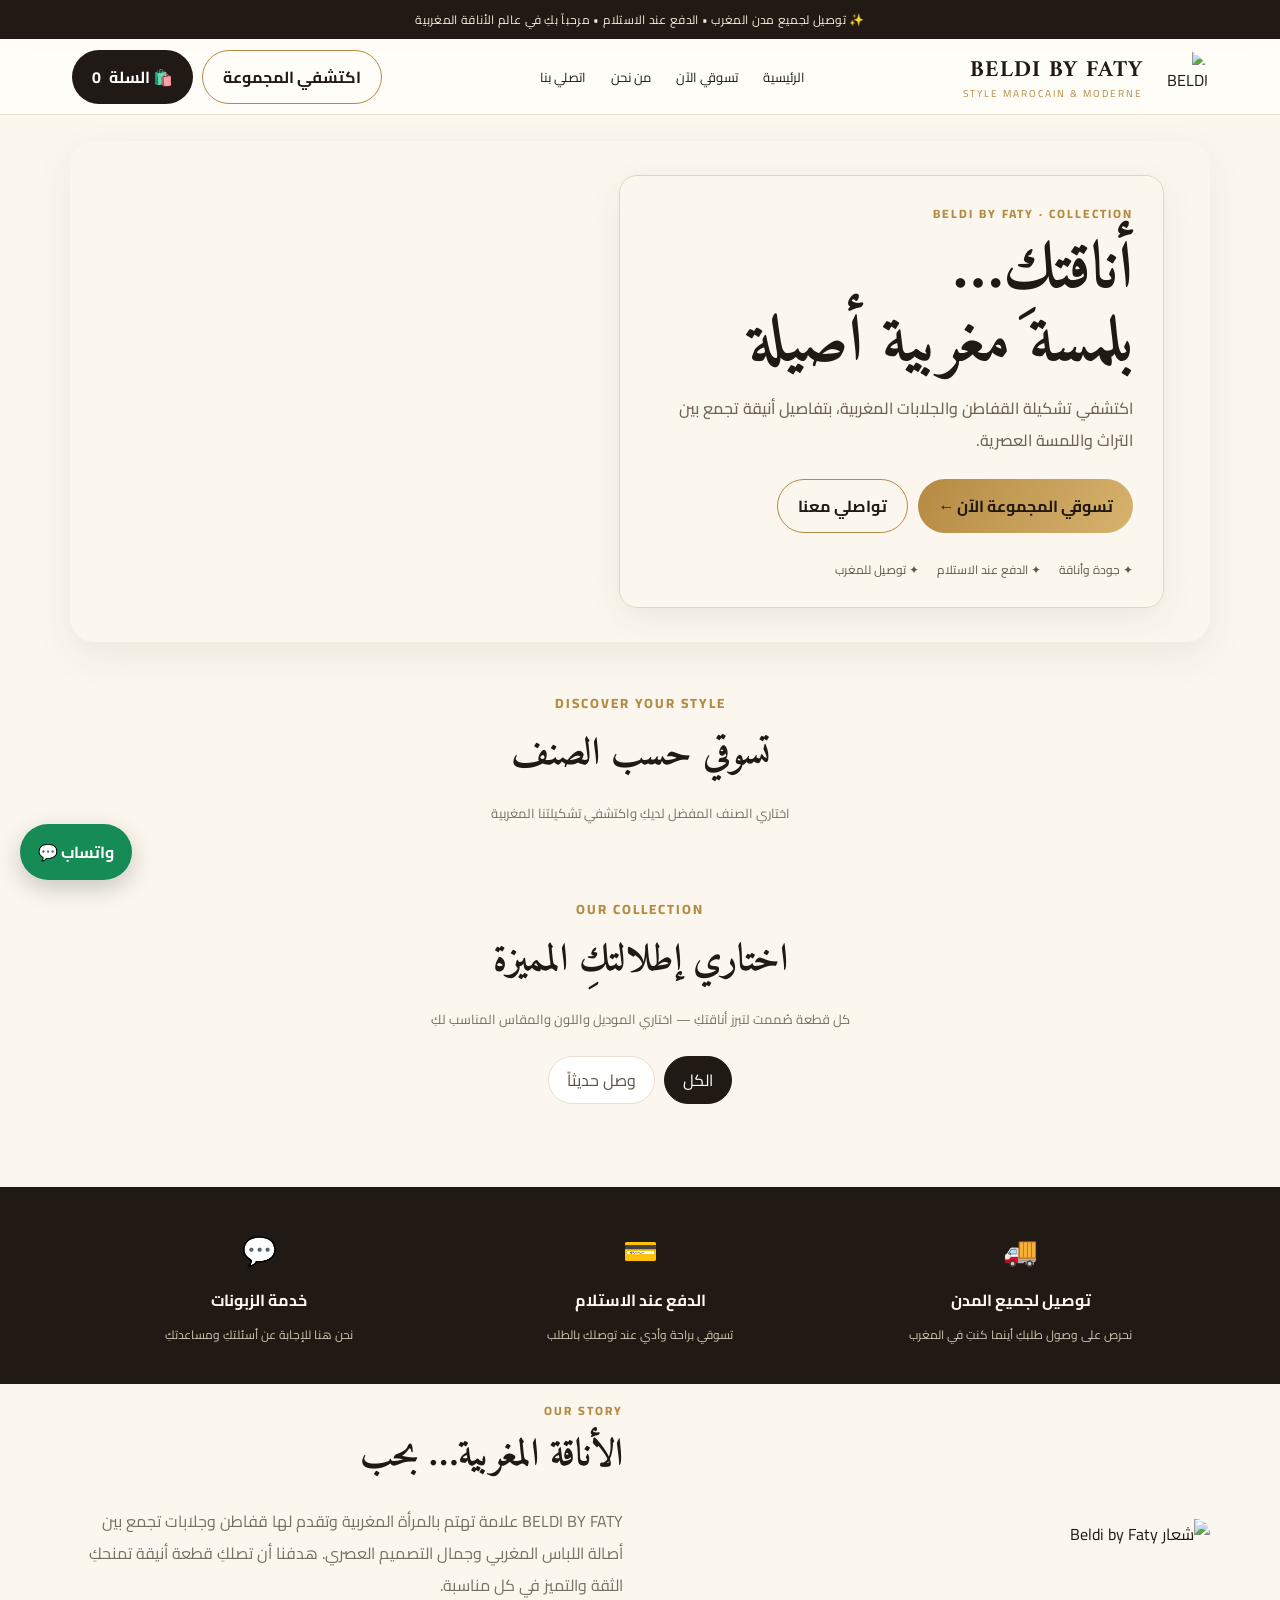
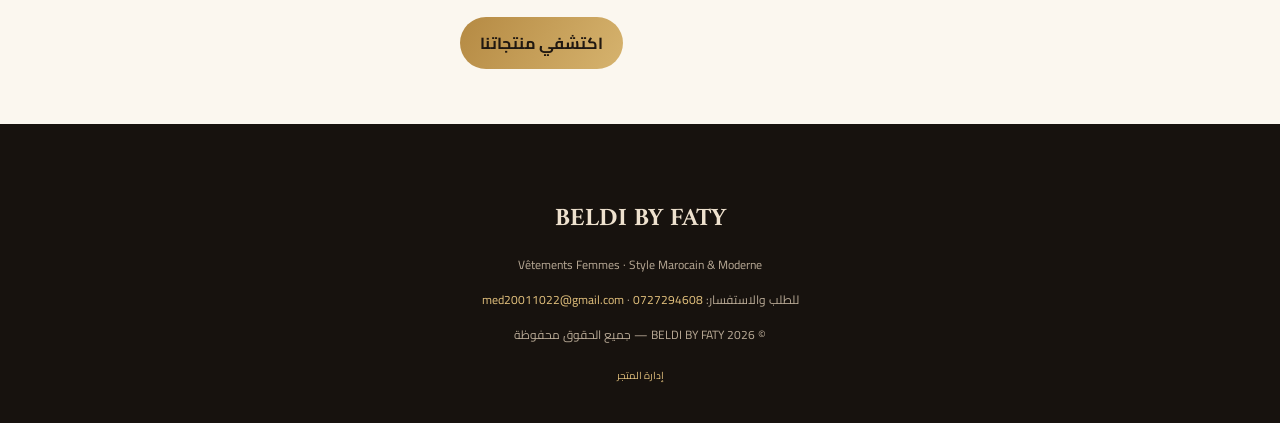
==== index.html @ 2ab49b40 "Add files via upload" ====
<!doctype html>
<html lang="ar" dir="rtl">
<head>
<meta charset="utf-8"><meta name="viewport" content="width=device-width,initial-scale=1"><meta name="theme-color" content="#201811">
<meta name="description" content="BELDI BY FATY — قفاطن وجلابات مغربية تجمع بين الأصالة والأناقة العصرية. الطلب والدفع عند الاستلام.">
<title>BELDI BY FATY | أناقتك مغربية</title>
<link rel="preconnect" href="https://fonts.googleapis.com"><link rel="preconnect" href="https://fonts.gstatic.com" crossorigin><link href="https://fonts.googleapis.com/css2?family=Amiri:wght@400;700&family=Cairo:wght@400;500;600;700;800&display=swap" rel="stylesheet">
<style>
:root{--ink:#211a14;--gold:#b58a43;--gold2:#d6b36e;--cream:#fbf7ef;--muted:#786f64;--white:#fff;--line:#eadfce;--shadow:0 14px 40px #35231312}*{box-sizing:border-box}html{scroll-behavior:smooth}body{margin:0;background:var(--cream);color:var(--ink);font-family:'Cairo',sans-serif}button,input,select,textarea{font:inherit}button{cursor:pointer}.top{background:#211a14;color:#f9edda;text-align:center;padding:8px 12px;font-size:12px;letter-spacing:.3px}.nav{position:sticky;top:0;z-index:10;background:#fffdf9ed;backdrop-filter:blur(12px);border-bottom:1px solid var(--line)}.navin{max-width:1180px;margin:auto;padding:10px 22px;display:flex;align-items:center;justify-content:space-between;gap:20px}.brand{display:flex;align-items:center;gap:10px;text-decoration:none;color:var(--ink)}.brand img{width:55px;height:55px;object-fit:contain;border-radius:50%}.brand b{font-family:'Amiri',serif;font-size:23px;letter-spacing:1px}.brand small{display:block;color:var(--gold);font-size:10px;letter-spacing:2px;margin-top:-7px}.links{display:flex;gap:25px}.links a{color:var(--ink);text-decoration:none;font-size:13px}.navactions{display:flex;gap:9px}.btn{border:0;border-radius:999px;padding:11px 20px;font-weight:700;transition:.25s;display:inline-flex;align-items:center;justify-content:center;gap:8px;text-decoration:none}.btn:hover{transform:translateY(-2px);box-shadow:0 8px 20px #0002}.gold{background:linear-gradient(120deg,var(--gold),var(--gold2));color:#201811}.dark{background:var(--ink);color:white}.outline{border:1px solid var(--gold);color:var(--ink);background:transparent}.hero{max-width:1180px;margin:26px auto 45px;padding:0 20px}.heroimg{position:relative;min-height:390px;border-radius:24px;background:#fbf7ef;display:flex;align-items:center;justify-content:flex-end;padding:34px 4%;box-shadow:var(--shadow);overflow:hidden}
.heroimg:before{content:"";position:absolute;inset:0 auto 0 0;width:48%;background:url('assets/banner.jpg') left center/auto 100% no-repeat;pointer-events:none}
.herotxt{position:relative;z-index:1;width:52%;max-width:560px;margin-left:auto;padding:26px 30px;background:rgba(251,247,239,.97);border:1px solid #e5d5b7;border-radius:18px;box-shadow:0 10px 35px #35231312;text-align:right}
.hero h1{color:#211a14;font-size:clamp(36px,4.7vw,58px);line-height:1.2;text-shadow:none}
.hero p{color:#514638;font-weight:500}.eyebrow{color:var(--gold);font-weight:800;letter-spacing:2px;font-size:12px}.hero h1{font-family:'Amiri',serif;font-size:clamp(38px,6vw,65px);line-height:1.13;margin:10px 0}.hero p{color:#6f6254;line-height:2;margin:10px 0 23px}.heroBtns{display:flex;gap:10px;flex-wrap:wrap}.trust{display:flex;gap:18px;flex-wrap:wrap;margin-top:25px;color:#62584c;font-size:12px}.trust span{display:flex;align-items:center;gap:6px}.section{max-width:1180px;margin:0 auto;padding:15px 20px 55px}.sectionhead{text-align:center;margin-bottom:25px}.sectionhead small{color:var(--gold);letter-spacing:2px;font-weight:800}.sectionhead h2{font-family:'Amiri',serif;font-size:38px;margin:4px 0}.sectionhead p{color:var(--muted);font-size:13px}.filters{display:flex;gap:9px;justify-content:center;flex-wrap:wrap;margin:20px 0 28px}.filter{border:1px solid var(--line);background:#fff;border-radius:99px;padding:8px 18px;color:#5b5146}.filter.active{background:var(--ink);color:white;border-color:var(--ink)}.grid{display:grid;grid-template-columns:repeat(3,1fr);gap:22px}.product{background:#fff;border:1px solid #eee4d7;border-radius:18px;overflow:hidden;box-shadow:0 8px 25px #3625160a;transition:.3s}.product:hover{transform:translateY(-5px);box-shadow:var(--shadow)}.photo{height:285px;background:linear-gradient(135deg,#e9ddcb,#f9f3e9);display:flex;align-items:center;justify-content:center;overflow:hidden;position:relative}.photo img{width:100%;height:100%;object-fit:cover}.photo .placeholder{font-family:'Amiri',serif;font-size:28px;color:#9d8055;text-align:center}.tag{position:absolute;top:13px;right:13px;background:#fffdf4;color:#86622d;border-radius:30px;padding:5px 12px;font-size:10px}.pbody{padding:16px}.pbody h3{margin:0 0 5px;font-size:17px}.desc{color:var(--muted);font-size:12px;min-height:38px;line-height:1.8}.price{font-size:20px;font-weight:800;color:#9a702e;margin:12px 0}.price small{font-size:11px;color:#9a9185;font-weight:400}.pactions{display:flex;gap:8px}.pactions .btn{flex:1;padding:10px;font-size:12px}.features{background:#211a14;color:#fff8ec;padding:38px 20px}.featurein{max-width:1120px;margin:auto;display:grid;grid-template-columns:repeat(3,1fr);gap:22px;text-align:center}.featurein b{display:block;margin:8px}.featurein p{font-size:12px;color:#d1c4b2;margin:0}.about{display:grid;grid-template-columns:1fr 1fr;gap:35px;align-items:center}.about img{width:100%;max-height:350px;object-fit:contain;border-radius:18px}.about h2{font-family:'Amiri';font-size:38px;margin:0}.about p{color:var(--muted);line-height:2}.footer{background:#17120e;color:#eee1ce;padding:35px 20px;text-align:center}.footer img{width:72px;border-radius:50%}.footer p{font-size:12px;color:#b9aa96}.footer a{color:#e4c27e;text-decoration:none}.floatwa{position:fixed;bottom:20px;left:20px;z-index:12;background:#168b55;color:white;border-radius:50px;padding:13px 18px;text-decoration:none;box-shadow:0 8px 25px #0003;font-weight:700}.modal{position:fixed;inset:0;background:#17120eb8;z-index:30;display:none;align-items:center;justify-content:center;padding:15px}.modal.show{display:flex}.dialog{background:#fffdf9;border-radius:20px;width:min(600px,100%);max-height:92vh;overflow:auto;padding:24px;box-shadow:0 20px 80px #0005}.dialoghead{display:flex;justify-content:space-between;align-items:center;border-bottom:1px solid var(--line);padding-bottom:12px;margin-bottom:15px}.dialoghead h3{margin:0;font-family:'Amiri';font-size:25px}.x{border:0;background:#f1e9dc;border-radius:50%;width:34px;height:34px}.formgrid{display:grid;grid-template-columns:1fr 1fr;gap:12px}.field{display:flex;flex-direction:column;gap:5px;margin-bottom:11px}.field.full{grid-column:1/-1}.field label{font-size:12px;font-weight:700;color:#65594b}.field input,.field select,.field textarea{width:100%;border:1px solid #e5d9c8;border-radius:10px;padding:11px;background:white;outline:none}.field input:focus,.field select:focus,.field textarea:focus{border-color:var(--gold)}.order-summary{background:#f6efe4;padding:12px;border-radius:12px;margin:12px 0;font-size:13px;line-height:1.9}.muted{font-size:11px;color:#81766a}.admin{position:fixed;inset:0;background:#17120edb;z-index:40;display:none;align-items:center;justify-content:center;padding:15px}.admin.show{display:flex}.adminbox{width:min(700px,100%);background:#fff;border-radius:18px;padding:22px;max-height:90vh;overflow:auto}.adminrow{display:grid;grid-template-columns:1fr 1fr;gap:10px}.adminproducts{margin-top:15px}.adminitem{display:flex;justify-content:space-between;align-items:center;border:1px solid var(--line);padding:10px;border-radius:10px;margin:7px 0;gap:10px;font-size:13px}.adminitem button{border:0;border-radius:8px;padding:6px 10px;background:#f0e7da}.adminlink{border:0;background:none;color:#b9aa96;font-size:10px;margin-top:12px}.toast{position:fixed;top:18px;left:50%;transform:translate(-50%,-120px);background:#211a14;color:white;padding:12px 20px;border-radius:30px;z-index:60;transition:.35s}.toast.show{transform:translate(-50%,0)}
@media(max-width:800px){.links{display:none}.heroimg{min-height:360px;padding:18px 12px}.heroimg:before{width:39%;background-size:auto 86%;background-position:left center}.herotxt{width:63%;padding:18px 16px;background:rgba(251,247,239,.98);border-radius:15px}.hero h1{font-size:clamp(27px,6vw,38px);line-height:1.25}.hero p{font-size:12px;line-height:1.8}.grid{grid-template-columns:repeat(2,1fr);gap:13px}.photo{height:220px}.featurein{grid-template-columns:1fr}.about{grid-template-columns:1fr}.navin{padding:8px 13px}.brand img{width:46px;height:46px}.navactions .outline{display:none}}@media(max-width:480px){.grid{grid-template-columns:1fr 1fr}.photo{height:180px}.pbody{padding:11px}.pbody h3{font-size:14px}.desc{font-size:10px}.pactions{flex-direction:column}.pactions .btn{padding:8px}.hero{margin-top:12px}.heroimg{min-height:350px}.herotxt{width:65%;padding:15px 12px}.hero h1{font-size:30px}.trust{gap:10px}.formgrid{grid-template-columns:1fr}.field.full{grid-column:auto}}

/* Product detail experience */
.product,.photo,.pbody h3{cursor:pointer}

/* BELDI BY FATY — editorial luxury product detail page */
.detailmodal{position:fixed;inset:0;background:#fdfcf9;z-index:80;display:none;overflow:auto;padding:0;color:#171512}
.detailmodal.show{display:block}
.detailwrap{max-width:1480px;min-height:100vh;margin:0 auto;background:#fff;position:relative;overflow:hidden}
.detailclose{position:fixed;top:16px;right:18px;z-index:5;border:1px solid #ddd;background:#fff;color:#1b1916;width:42px;height:42px;border-radius:50%;font-size:20px;box-shadow:0 3px 14px #0001}
.detailgrid{display:grid;grid-template-columns:minmax(0,1.12fr) minmax(340px,.88fr);direction:ltr;gap:0;min-height:100vh}
.detailgallery{display:grid;grid-template-columns:86px minmax(0,1fr);gap:18px;padding:36px 30px 50px 42px;background:#fff;align-content:start;position:sticky;top:0;height:100vh;overflow:hidden}
.detailmain{grid-column:2;grid-row:1;width:100%;height:calc(100vh - 86px);max-height:930px;min-height:490px;object-fit:contain;background:#f8f6f1;border-radius:2px}
.detailthumbs{grid-column:1;grid-row:1;display:flex;flex-direction:column;gap:10px;overflow-y:auto;overflow-x:hidden;max-height:calc(100vh - 90px);padding:1px}
.detailthumbs button{border:1px solid #e5e1da;padding:0;border-radius:0;overflow:hidden;flex:0 0 112px;width:78px;height:112px;background:#f8f6f1;cursor:pointer}
.detailthumbs button.active{border:2px solid #9a773e}
.detailthumbs img{width:100%;height:100%;object-fit:cover}
.detailinfo{direction:rtl;text-align:right;padding:68px clamp(25px,5vw,76px) 55px 34px;max-width:650px;margin:0 auto;width:100%;overflow:auto}
.detailinfo .eyebrow{font-size:10px;letter-spacing:2px;color:#9a773e;font-weight:800;margin-bottom:22px}
.detailinfo h2{font-family:'Amiri',serif;font-size:clamp(29px,3vw,42px);line-height:1.45;font-weight:500;color:#191714;margin:0 0 5px}
.detailprice{font-size:25px;color:#191714;font-weight:600;margin:14px 0 22px}
.detailold{font-size:16px;color:#999;text-decoration:line-through;margin-right:10px}
.detaildesc{line-height:2;color:#5c5750;font-size:14px;margin:24px 0}
.detailfield{margin:24px 0}
.detailfield label{display:block;font-size:13px;font-weight:700;margin-bottom:12px;color:#24211d}
.choicechips{display:flex;gap:9px;flex-wrap:wrap}
.choicechips button{border:1px solid #d9d5ce;background:#fff;border-radius:0;padding:10px 17px;color:#39352f;min-width:45px}
.choicechips button.selected{background:#201e1b;color:#fff;border-color:#201e1b}
.detailqty{width:100px;border:1px solid #d7d3cc;border-radius:0;padding:12px;font-size:15px;background:#fff}
.detailbuttons{display:flex;flex-direction:column;gap:10px;margin-top:28px}
.detailbuttons .btn{width:100%;min-height:56px;border-radius:0;letter-spacing:1.2px;font-size:12px;font-weight:700}
.detailbuttons .btn.dark{background:#171717;color:#fff;border:1px solid #171717}
.detailbuttons .btn.gold{background:#fff;color:#171717;border:1px solid #777}
.detailhint{font-size:12px;color:#777;margin-top:20px;border-top:1px solid #eee;padding-top:17px;line-height:2}
.detail-section{border-top:1px solid #e7e4df;margin-top:26px;padding-top:18px}
.detail-section summary{font-size:13px;font-weight:800;letter-spacing:.5px;cursor:pointer;list-style:none;display:flex;justify-content:space-between}
.detail-section summary:after{content:"−";font-size:18px}
.detail-section p{font-size:13px;line-height:2;color:#625d55}
@media(max-width:760px){
 .detailmodal{padding:0}
 .detailwrap{min-height:100vh}
 .detailgrid{grid-template-columns:1fr;min-height:0}
 .detailgallery{position:relative;top:auto;height:auto;display:flex;flex-direction:column-reverse;padding:12px 12px 0;gap:9px}
 .detailmain{height:min(58vh,560px);min-height:300px;max-height:none;width:100%;object-fit:contain}
 .detailthumbs{display:flex;flex-direction:row;max-height:none;width:100%;overflow-x:auto;overflow-y:hidden;padding-bottom:5px}
 .detailthumbs button{flex:0 0 66px;width:66px;height:82px}
 .detailinfo{padding:25px 20px 38px;max-width:none}
 .detailinfo .eyebrow{margin-bottom:10px}
 .detailinfo h2{font-size:30px}
 .detailprice{font-size:23px;margin:9px 0 15px}
 .detaildesc{margin:17px 0}
 .detailclose{position:absolute;top:12px;right:12px;background:#fff}
 .detailbuttons{position:static}
}

/* FIX: category tiles must be visible cards, not inline hyperlinks */
.category-showcase{padding-top:0;padding-bottom:28px}
.categorytiles{display:grid;grid-template-columns:repeat(4,minmax(0,1fr));gap:14px}
.categorytile{min-height:118px;display:flex;flex-direction:column;align-items:center;justify-content:center;gap:6px;padding:14px;text-align:center;text-decoration:none!important;color:#211a14!important;background:linear-gradient(145deg,#fffefa,#f0e5d3);border:1px solid #d9c49e;border-radius:16px;box-shadow:0 7px 22px #211a140d;transition:transform .2s,box-shadow .2s}
.categorytile:hover{transform:translateY(-3px);box-shadow:0 12px 25px #211a1418}
.categorytile .caticon{font-size:25px}.categorytile b{font-family:'Amiri',serif;font-size:21px;color:#211a14}.categorytile small{font-size:11px;color:#786f64}
.collection-block{margin:35px 0 12px;scroll-margin-top:95px}
.collection-title{display:flex;align-items:center;justify-content:space-between;gap:12px;border-bottom:1px solid #eadfce;padding-bottom:12px;margin-bottom:16px}
.collection-title h3{font-family:'Amiri',serif;font-size:27px;margin:0;color:#211a14}
.collection-title span{font-size:11px;color:#786f64}
.collection-block .grid{grid-template-columns:repeat(3,minmax(0,1fr))}
@media(max-width:800px){.categorytiles{grid-template-columns:repeat(2,minmax(0,1fr));gap:10px}.categorytile{min-height:96px}.collection-block .grid{grid-template-columns:repeat(2,minmax(0,1fr))}}
@media(max-width:480px){.categorytile b{font-size:19px}.collection-title h3{font-size:23px}}

/* BELDI MOTION DESIGN — refined cards and gentle transitions */
@keyframes beldiFadeUp{from{opacity:0;transform:translateY(22px)}to{opacity:1;transform:translateY(0)}}
@keyframes beldiSoftIn{from{opacity:0}to{opacity:1}}
@keyframes beldiFloat{0%,100%{transform:translateY(0)}50%{transform:translateY(-5px)}}
@keyframes beldiShimmer{0%{background-position:180% 0}100%{background-position:-180% 0}}
.heroimg{animation:beldiSoftIn .8s ease both}
.herotxt{animation:beldiFadeUp .85s .12s ease both}
.categorytile{animation:beldiFadeUp .55s ease both}
.categorytile:nth-child(2){animation-delay:.06s}.categorytile:nth-child(3){animation-delay:.12s}.categorytile:nth-child(4){animation-delay:.18s}
.product{border:0!important;border-radius:13px!important;background:#fffdf9!important;box-shadow:0 3px 15px rgba(53,35,19,.055)!important;transition:transform .35s cubic-bezier(.2,.7,.2,1),box-shadow .35s ease!important;animation:beldiFadeUp .65s ease both}
.product:hover{transform:translateY(-7px)!important;box-shadow:0 16px 35px rgba(53,35,19,.12)!important}
.photo{border-radius:13px 13px 0 0!important;overflow:hidden}
.photo img{transition:transform .65s cubic-bezier(.2,.7,.2,1),filter .45s ease!important}
.product:hover .photo img{transform:scale(1.045);filter:saturate(1.04)}
.pbody{padding:15px 16px 17px}
.pbody h3{transition:color .25s ease}
.product:hover .pbody h3{color:#9a702e}
.btn{transition:transform .22s ease,background .25s ease,box-shadow .25s ease!important}
.btn:hover{transform:translateY(-2px)}
.categorytile{border:1px solid #e8dcc9!important;box-shadow:0 5px 18px rgba(53,35,19,.045)!important}
.categorytile:hover{border-color:#c4a36c!important}
.collection-block{animation:beldiFadeUp .65s ease both}
.tag{backdrop-filter:blur(8px);box-shadow:0 2px 8px #211a1410}
@media(prefers-reduced-motion:reduce){*,*::before,*::after{animation-duration:.01ms!important;animation-iteration-count:1!important;scroll-behavior:auto!important;transition-duration:.01ms!important}}

/* COLOR SELECT V2: clear independent color buttons */
.choicechips#detailColors{display:flex;flex-wrap:wrap;gap:10px;align-items:center}
#detailColors .colorchip{display:inline-flex;align-items:center;justify-content:center;gap:8px;min-height:43px;padding:8px 13px;border:1px solid #d9d0c2!important;border-radius:24px!important;background:#fff!important;color:#2b241d!important;font-size:13px;white-space:nowrap;transition:.2s}
#detailColors .colorchip .swatch{display:inline-block;width:18px;height:18px;min-width:18px;border-radius:50%;background:var(--swatch,#b69a68);border:1px solid #b9ad9b;box-shadow:inset 0 0 0 1px #ffffff55}
#detailColors .colorchip.selected{border:2px solid #b18a48!important;background:#fbf5e9!important;color:#21180e!important;box-shadow:0 0 0 2px #b18a4822}

/* Customer reviews */
.reviewbox{border-top:1px solid #e7e4df;margin-top:30px;padding-top:22px}
.reviewbox h3{font-family:'Amiri',serif;font-size:27px;margin:0 0 6px;color:#211a14}
.reviewintro{font-size:12px;color:#766b5e;margin-bottom:15px}
.reviewform{background:#faf7f1;border:1px solid #eee5d8;padding:15px;border-radius:12px;margin:14px 0 20px}
.reviewform label{display:block;font-size:12px;font-weight:700;margin:0 0 6px;color:#514638}
.reviewform input,.reviewform select,.reviewform textarea{width:100%;border:1px solid #e1d7c8;background:#fff;border-radius:9px;padding:10px;margin-bottom:10px;font:inherit;font-size:13px}
.reviewform textarea{min-height:82px;resize:vertical}
.reviewlist{display:grid;gap:10px}
.reviewitem{border-bottom:1px solid #eee8df;padding:12px 2px}
.reviewmeta{display:flex;justify-content:space-between;gap:10px;align-items:center;font-size:12px}
.reviewstars{color:#b18a48;letter-spacing:2px;font-size:15px}
.reviewitem p{font-size:13px;color:#514a42;line-height:1.9;margin:7px 0 0;white-space:pre-wrap}
.reviewempty{font-size:12px;color:#887d70;padding:12px 0}

</style></head>
<body>
<div class="top">✨ توصيل لجميع مدن المغرب • الدفع عند الاستلام • مرحباً بكِ في عالم الأناقة المغربية</div>
<header class="nav"><div class="navin"><a class="brand" href="#home"><img src="assets/logo.png" alt="BELDI BY FATY"><span><b>BELDI BY FATY</b><small>STYLE MAROCAIN & MODERNE</small></span></a><nav class="links"><a href="#home">الرئيسية</a><a href="#shop">تسوقي الآن</a><a href="#about">من نحن</a><a href="#contact">اتصلي بنا</a></nav><div class="navactions"><a class="btn outline" href="#shop">اكتشفي المجموعة</a><button class="btn dark" onclick="openCart()">🛍️ السلة <span id="cartCount">0</span></button></div></div></header>
<main id="home"><section class="hero"><div class="heroimg"><div class="herotxt"><div class="eyebrow">BELDI BY FATY · COLLECTION</div><h1>أناقتكِ…<br>بلمسة مغربية أصيلة</h1><p>اكتشفي تشكيلة القفاطن والجلابات المغربية، بتفاصيل أنيقة تجمع بين التراث واللمسة العصرية.</p><div class="heroBtns"><a class="btn gold" href="#shop">تسوقي المجموعة الآن ←</a><a class="btn outline" href="https://wa.me/212727294608">تواصلي معنا</a></div><div class="trust"><span>✦ جودة وأناقة</span><span>✦ الدفع عند الاستلام</span><span>✦ توصيل للمغرب</span></div></div></div></section>
<section class="section category-showcase" id="categories"><div class="sectionhead"><small>DISCOVER YOUR STYLE</small><h2>تسوقي حسب الصنف</h2><p>اختاري الصنف المفضل لديكِ واكتشفي تشكيلتنا المغربية</p></div><div class="categorytiles" id="categoryTiles"></div></section><section class="section" id="shop"><div class="sectionhead"><small>OUR COLLECTION</small><h2>اختاري إطلالتكِ المميزة</h2><p>كل قطعة صُممت لتبرز أناقتكِ — اختاري الموديل واللون والمقاس المناسب لكِ</p></div><div class="filters" id="categoryFilters"><button class="filter active" onclick="setFilter('الكل',this)">الكل</button><button class="filter" onclick="setFilter('جديد',this)">وصل حديثاً</button></div><div class="grid" id="products"></div><div id="categoryCollections"></div></section>
<section class="features"><div class="featurein"><div><div style="font-size:28px">🚚</div><b>توصيل لجميع المدن</b><p>نحرص على وصول طلبكِ أينما كنتِ في المغرب</p></div><div><div style="font-size:28px">💳</div><b>الدفع عند الاستلام</b><p>تسوقي براحة وأدي عند توصلكِ بالطلب</p></div><div><div style="font-size:28px">💬</div><b>خدمة الزبونات</b><p>نحن هنا للإجابة عن أسئلتكِ ومساعدتكِ</p></div></div></section>
<section class="section about" id="about"><img src="assets/logo.png" alt="شعار Beldi by Faty"><div><div class="eyebrow">OUR STORY</div><h2>الأناقة المغربية… بحب</h2><p>BELDI BY FATY علامة تهتم بالمرأة المغربية وتقدم لها قفاطن وجلابات تجمع بين أصالة اللباس المغربي وجمال التصميم العصري. هدفنا أن تصلكِ قطعة أنيقة تمنحكِ الثقة والتميز في كل مناسبة.</p><a class="btn gold" href="#shop">اكتشفي منتجاتنا</a></div></section>
</main><footer class="footer" id="contact"><img src="assets/logo.png" alt=""><h3 style="font-family:Amiri;font-size:25px;margin:8px">BELDI BY FATY</h3><p>Vêtements Femmes · Style Marocain & Moderne</p><p>للطلب والاستفسار: <a href="tel:0727294608">0727294608</a> · <a href="mailto:med20011022@gmail.com">med20011022@gmail.com</a></p><p>© 2026 BELDI BY FATY — جميع الحقوق محفوظة</p><a class="adminlink" href="admin.html">إدارة المتجر</a></footer>
<a class="floatwa" href="https://wa.me/212727294608?text=السلام%20عليكم%20BELDI%20BY%20FATY">واتساب 💬</a><div class="toast" id="toast"></div>
<div class="modal" id="cartModal"><div class="dialog"><div class="dialoghead"><h3>تأكيد الطلب</h3><button class="x" onclick="closeCart()">✕</button></div><div id="cartContents"></div><form id="orderForm"><div class="formgrid"><div class="field"><label>الاسم الكامل *</label><input name="fullname" required placeholder="الاسم والنسب"></div><div class="field"><label>رقم الهاتف *</label><input name="phone" required inputmode="tel" pattern="[0-9+ ]{9,15}" placeholder="06XXXXXXXX"></div><div class="field full"><label>العنوان بالتفصيل *</label><input name="address" required placeholder="الحي، الزنقة، رقم المنزل"></div><div class="field"><label>المدينة *</label><input name="city" required placeholder="مثلاً: الناظور"></div><div class="field"><label>ملاحظة (اختياري)</label><input name="note" placeholder="وقت مناسب للتوصيل..."></div></div><div class="order-summary">🔒 طريقة الدفع: <b>الدفع عند الاستلام فقط</b><br><span class="muted">لن يتم طلب أي معلومات بنكية منكِ.</span></div><button class="btn gold" style="width:100%" type="submit">تأكيد الطلب عبر واتساب</button><p class="muted" style="text-align:center">بالضغط على تأكيد الطلب سيتم فتح واتساب لإرسال تفاصيل طلبكِ إلينا.</p></form></div></div>

<div class="detailmodal" id="detailModal" aria-hidden="true">
 <div class="detailwrap">
  <button class="detailclose" onclick="closeDetail()" aria-label="إغلاق">✕</button>
  <div class="detailgrid">
   <div class="detailgallery">
    <div class="detailthumbs" id="detailThumbs"></div>
    <img id="detailMain" class="detailmain" alt="صورة المنتوج">
   </div>
   <div class="detailinfo">
    <div class="eyebrow">BELDI BY FATY · COLLECTION MAROCAINE</div>
    <h2 id="detailName"></h2>
    <div class="detailprice" id="detailPrice"></div>
    <p class="detaildesc" id="detailDesc"></p>
    <div class="detailfield"><label>اللون — اختاري اللون</label><div class="choicechips" id="detailColors"></div></div>
    <div class="detailfield"><label>المقاس — اختاري المقاس</label><div class="choicechips" id="detailSizes"></div></div>
    <div class="detailfield"><label>الكمية</label><input class="detailqty" id="detailQty" type="number" min="1" max="20" value="1"></div>
    <div class="detailbuttons">
     <button class="btn dark" onclick="detailAddToCart(false)">أضيفي إلى السلة</button>
     <button class="btn gold" onclick="detailAddToCart(true)">اطلبي الآن</button>
    </div>
    <p class="detailhint">🚚 التوصيل لجميع مدن المغرب · 💵 الدفع عند الاستلام · 📦 تأكيد الطلب عبر الهاتف</p>
    <details class="detail-section" open><summary>وصف المنتوج</summary><p id="detailLongDesc"></p></details>
    <details class="detail-section"><summary>معلومات التوصيل والاسترجاع</summary><p>يتم تأكيد الطلب هاتفياً قبل الإرسال. الدفع عند الاستلام عند توصلك بالطلب.</p></details>
    <section class="reviewbox" aria-label="تعليقات الزبونات">
     <h3>آراء الزبونات وتعليقاتهن</h3>
     <div class="reviewintro" id="reviewSummary">شاركي تجربتكِ مع هذا المنتوج</div>
     <form class="reviewform" id="reviewForm">
      <label for="reviewName">الاسم</label><input id="reviewName" maxlength="60" required placeholder="اسمكِ">
      <label for="reviewRating">التقييم</label><select id="reviewRating" required><option value="5">★★★★★ ممتاز</option><option value="4">★★★★☆ جيد جداً</option><option value="3">★★★☆☆ جيد</option><option value="2">★★☆☆☆ مقبول</option><option value="1">★☆☆☆☆ ضعيف</option></select>
      <label for="reviewText">تعليقكِ</label><textarea id="reviewText" maxlength="1000" required placeholder="كيف كانت تجربتكِ مع هذا المنتوج؟"></textarea>
      <button class="btn gold" type="submit" style="width:100%">إرسال التعليق</button>
      <p class="muted" style="margin:8px 0 0">يرجى كتابة رأي محترم وصادق حول المنتوج.</p>
     </form>
     <div class="reviewlist" id="reviewList"><div class="reviewempty">جاري تحميل التعليقات…</div></div>
    </section>
   </div>
  </div>
 </div>
</div>
<script src="https://cdn.jsdelivr.net/npm/@supabase/supabase-js@2"></script><script src="supabase-config.js"></script><script src="script.js"></script></body></html>
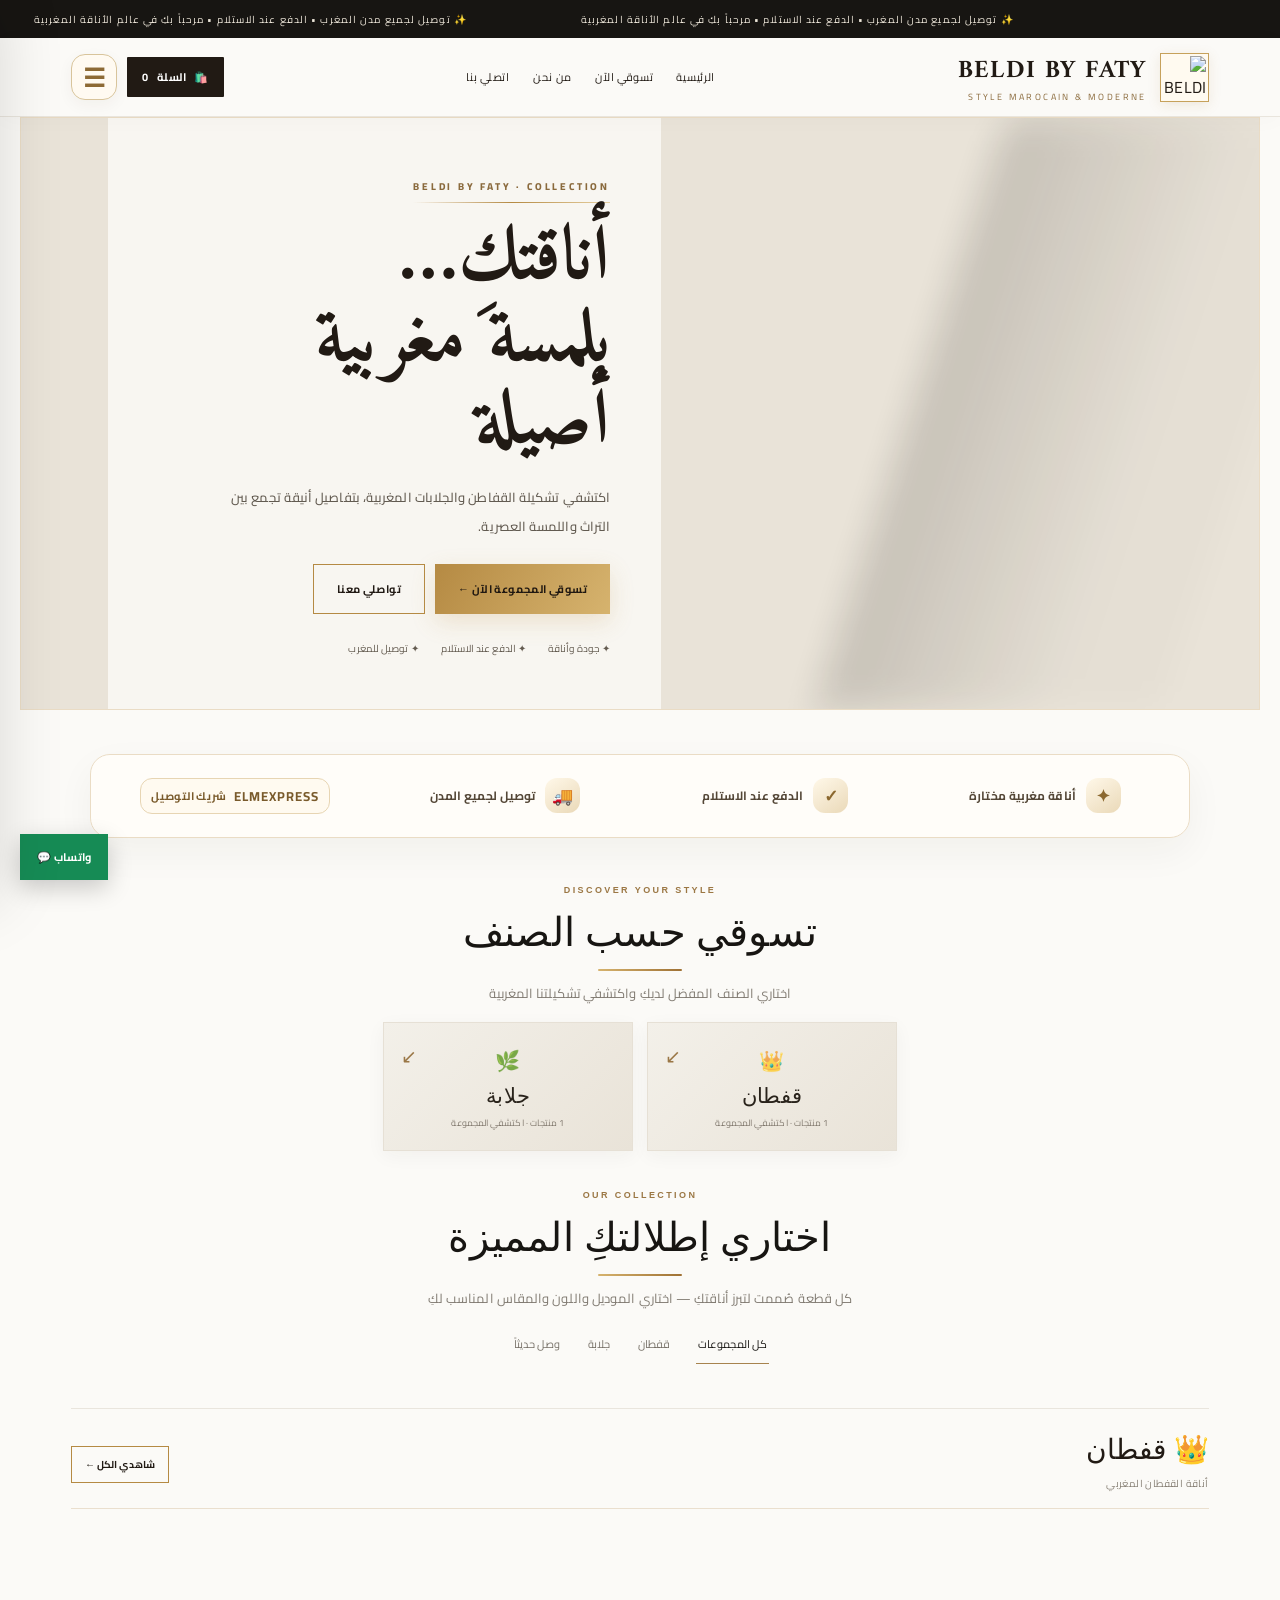
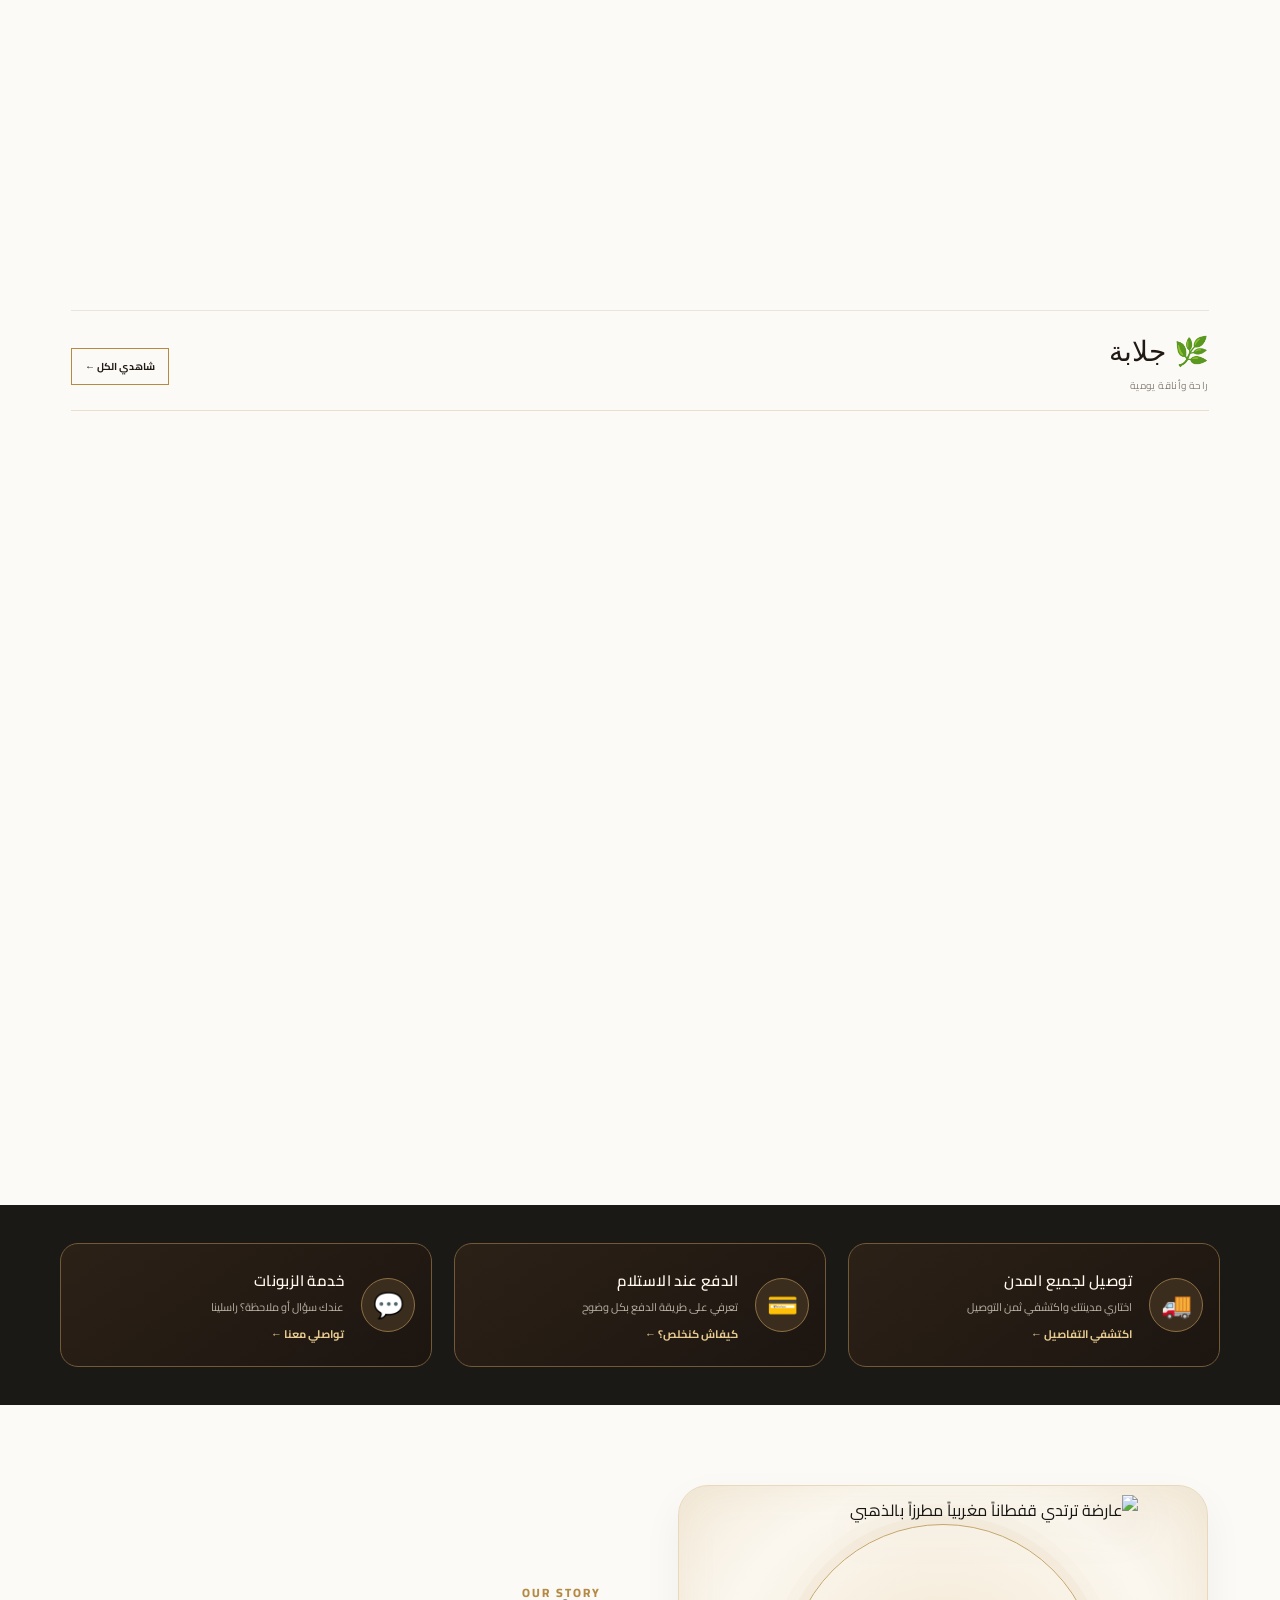
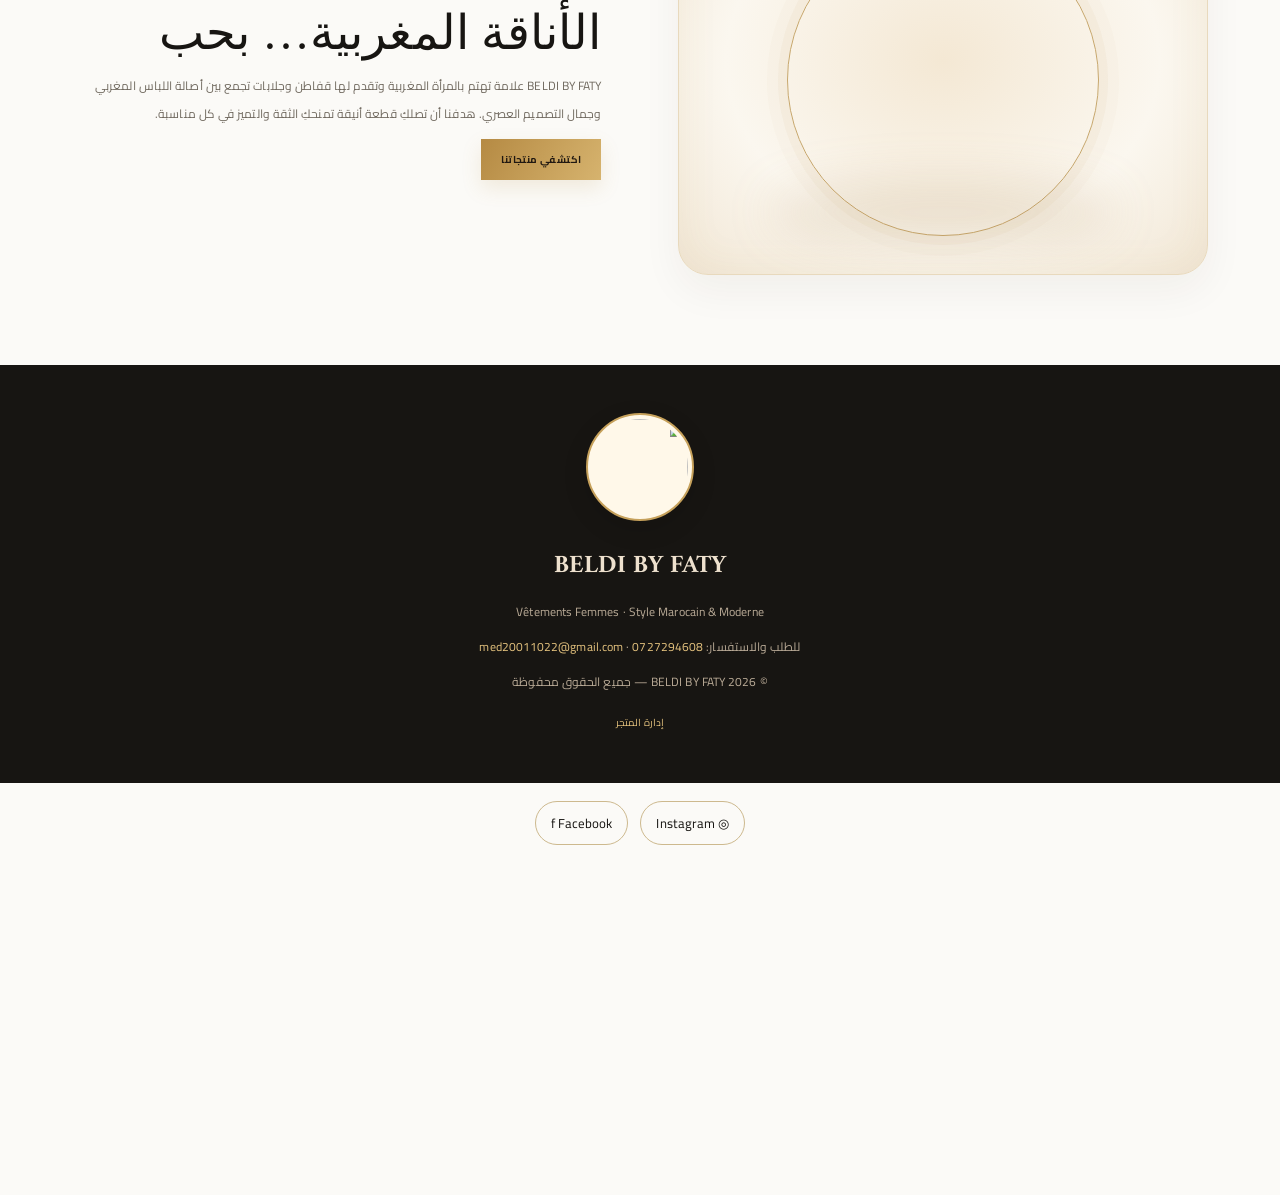
==== commit 595caf19: "Add files via upload" ====
--- a/index.html
+++ b/index.html
@@ -2,15 +2,16 @@
 <html lang="ar" dir="rtl">
 <head>
 <meta charset="utf-8"><meta name="viewport" content="width=device-width,initial-scale=1"><meta name="theme-color" content="#201811">
-<meta name="description" content="BELDI BY FATY — قفاطن وجلابات مغربية تجمع بين الأصالة والأناقة العصرية. الطلب والدفع عند الاستلام.">
+<link rel="preconnect" href="https://vjwpsfsgsjasbsuheuyb.supabase.co" crossorigin><link rel="preconnect" href="https://cdn.jsdelivr.net" crossorigin><meta name="description" content="BELDI BY FATY — قفاطن وجلابات مغربية تجمع بين الأصالة والأناقة العصرية. الطلب والدفع عند الاستلام.">
 <title>BELDI BY FATY | أناقتك مغربية</title>
 <link rel="preconnect" href="https://fonts.googleapis.com"><link rel="preconnect" href="https://fonts.gstatic.com" crossorigin><link href="https://fonts.googleapis.com/css2?family=Amiri:wght@400;700&family=Cairo:wght@400;500;600;700;800&display=swap" rel="stylesheet">
 <style>
 :root{--ink:#211a14;--gold:#b58a43;--gold2:#d6b36e;--cream:#fbf7ef;--muted:#786f64;--white:#fff;--line:#eadfce;--shadow:0 14px 40px #35231312}*{box-sizing:border-box}html{scroll-behavior:smooth}body{margin:0;background:var(--cream);color:var(--ink);font-family:'Cairo',sans-serif}button,input,select,textarea{font:inherit}button{cursor:pointer}.top{background:#211a14;color:#f9edda;text-align:center;padding:8px 12px;font-size:12px;letter-spacing:.3px}.nav{position:sticky;top:0;z-index:10;background:#fffdf9ed;backdrop-filter:blur(12px);border-bottom:1px solid var(--line)}.navin{max-width:1180px;margin:auto;padding:10px 22px;display:flex;align-items:center;justify-content:space-between;gap:20px}.brand{display:flex;align-items:center;gap:10px;text-decoration:none;color:var(--ink)}.brand img{width:55px;height:55px;object-fit:contain;border-radius:50%}.brand b{font-family:'Amiri',serif;font-size:23px;letter-spacing:1px}.brand small{display:block;color:var(--gold);font-size:10px;letter-spacing:2px;margin-top:-7px}.links{display:flex;gap:25px}.links a{color:var(--ink);text-decoration:none;font-size:13px}.navactions{display:flex;gap:9px}.btn{border:0;border-radius:999px;padding:11px 20px;font-weight:700;transition:.25s;display:inline-flex;align-items:center;justify-content:center;gap:8px;text-decoration:none}.btn:hover{transform:translateY(-2px);box-shadow:0 8px 20px #0002}.gold{background:linear-gradient(120deg,var(--gold),var(--gold2));color:#201811}.dark{background:var(--ink);color:white}.outline{border:1px solid var(--gold);color:var(--ink);background:transparent}.hero{max-width:1180px;margin:26px auto 45px;padding:0 20px}.heroimg{position:relative;min-height:390px;border-radius:24px;background:#fbf7ef;display:flex;align-items:center;justify-content:flex-end;padding:34px 4%;box-shadow:var(--shadow);overflow:hidden}
-.heroimg:before{content:"";position:absolute;inset:0 auto 0 0;width:48%;background:url('assets/banner.jpg') left center/auto 100% no-repeat;pointer-events:none}
+.heroimg:before{content:"";position:absolute;inset:0 auto 0 0;width:48%;background:url('assets/banner.webp') left center/auto 100% no-repeat;pointer-events:none}
 .herotxt{position:relative;z-index:1;width:52%;max-width:560px;margin-left:auto;padding:26px 30px;background:rgba(251,247,239,.97);border:1px solid #e5d5b7;border-radius:18px;box-shadow:0 10px 35px #35231312;text-align:right}
 .hero h1{color:#211a14;font-size:clamp(36px,4.7vw,58px);line-height:1.2;text-shadow:none}
 .hero p{color:#514638;font-weight:500}.eyebrow{color:var(--gold);font-weight:800;letter-spacing:2px;font-size:12px}.hero h1{font-family:'Amiri',serif;font-size:clamp(38px,6vw,65px);line-height:1.13;margin:10px 0}.hero p{color:#6f6254;line-height:2;margin:10px 0 23px}.heroBtns{display:flex;gap:10px;flex-wrap:wrap}.trust{display:flex;gap:18px;flex-wrap:wrap;margin-top:25px;color:#62584c;font-size:12px}.trust span{display:flex;align-items:center;gap:6px}.section{max-width:1180px;margin:0 auto;padding:15px 20px 55px}.sectionhead{text-align:center;margin-bottom:25px}.sectionhead small{color:var(--gold);letter-spacing:2px;font-weight:800}.sectionhead h2{font-family:'Amiri',serif;font-size:38px;margin:4px 0}.sectionhead p{color:var(--muted);font-size:13px}.filters{display:flex;gap:9px;justify-content:center;flex-wrap:wrap;margin:20px 0 28px}.filter{border:1px solid var(--line);background:#fff;border-radius:99px;padding:8px 18px;color:#5b5146}.filter.active{background:var(--ink);color:white;border-color:var(--ink)}.grid{display:grid;grid-template-columns:repeat(3,1fr);gap:22px}.product{background:#fff;border:1px solid #eee4d7;border-radius:18px;overflow:hidden;box-shadow:0 8px 25px #3625160a;transition:.3s}.product:hover{transform:translateY(-5px);box-shadow:var(--shadow)}.photo{height:285px;background:linear-gradient(135deg,#e9ddcb,#f9f3e9);display:flex;align-items:center;justify-content:center;overflow:hidden;position:relative}.photo img{width:100%;height:100%;object-fit:cover}.photo .placeholder{font-family:'Amiri',serif;font-size:28px;color:#9d8055;text-align:center}.tag{position:absolute;top:13px;right:13px;background:#fffdf4;color:#86622d;border-radius:30px;padding:5px 12px;font-size:10px}.pbody{padding:16px}.pbody h3{margin:0 0 5px;font-size:17px}.desc{color:var(--muted);font-size:12px;min-height:38px;line-height:1.8}.price{font-size:20px;font-weight:800;color:#9a702e;margin:12px 0}.price small{font-size:11px;color:#9a9185;font-weight:400}.pactions{display:flex;gap:8px}.pactions .btn{flex:1;padding:10px;font-size:12px}.features{background:#211a14;color:#fff8ec;padding:38px 20px}.featurein{max-width:1120px;margin:auto;display:grid;grid-template-columns:repeat(3,1fr);gap:22px;text-align:center}.featurein b{display:block;margin:8px}.featurein p{font-size:12px;color:#d1c4b2;margin:0}.about{display:grid;grid-template-columns:1fr 1fr;gap:35px;align-items:center}.about img{width:100%;max-height:350px;object-fit:contain;border-radius:18px}.about h2{font-family:'Amiri';font-size:38px;margin:0}.about p{color:var(--muted);line-height:2}.footer{background:#17120e;color:#eee1ce;padding:35px 20px;text-align:center}.footer img{width:72px;border-radius:50%}.footer p{font-size:12px;color:#b9aa96}.footer a{color:#e4c27e;text-decoration:none}.floatwa{position:fixed;bottom:20px;left:20px;z-index:12;background:#168b55;color:white;border-radius:50px;padding:13px 18px;text-decoration:none;box-shadow:0 8px 25px #0003;font-weight:700}.modal{position:fixed;inset:0;background:#17120eb8;z-index:30;display:none;align-items:center;justify-content:center;padding:15px}.modal.show{display:flex}.dialog{background:#fffdf9;border-radius:20px;width:min(600px,100%);max-height:92vh;overflow:auto;padding:24px;box-shadow:0 20px 80px #0005}.dialoghead{display:flex;justify-content:space-between;align-items:center;border-bottom:1px solid var(--line);padding-bottom:12px;margin-bottom:15px}.dialoghead h3{margin:0;font-family:'Amiri';font-size:25px}.x{border:0;background:#f1e9dc;border-radius:50%;width:34px;height:34px}.formgrid{display:grid;grid-template-columns:1fr 1fr;gap:12px}.field{display:flex;flex-direction:column;gap:5px;margin-bottom:11px}.field.full{grid-column:1/-1}.field label{font-size:12px;font-weight:700;color:#65594b}.field input,.field select,.field textarea{width:100%;border:1px solid #e5d9c8;border-radius:10px;padding:11px;background:white;outline:none}.field input:focus,.field select:focus,.field textarea:focus{border-color:var(--gold)}.order-summary{background:#f6efe4;padding:12px;border-radius:12px;margin:12px 0;font-size:13px;line-height:1.9}.muted{font-size:11px;color:#81766a}.admin{position:fixed;inset:0;background:#17120edb;z-index:40;display:none;align-items:center;justify-content:center;padding:15px}.admin.show{display:flex}.adminbox{width:min(700px,100%);background:#fff;border-radius:18px;padding:22px;max-height:90vh;overflow:auto}.adminrow{display:grid;grid-template-columns:1fr 1fr;gap:10px}.adminproducts{margin-top:15px}.adminitem{display:flex;justify-content:space-between;align-items:center;border:1px solid var(--line);padding:10px;border-radius:10px;margin:7px 0;gap:10px;font-size:13px}.adminitem button{border:0;border-radius:8px;padding:6px 10px;background:#f0e7da}.adminlink{border:0;background:none;color:#b9aa96;font-size:10px;margin-top:12px}.toast{position:fixed;top:18px;left:50%;transform:translate(-50%,-120px);background:#211a14;color:white;padding:12px 20px;border-radius:30px;z-index:60;transition:.35s}.toast.show{transform:translate(-50%,0)}
+.beldi-ticker{height:38px;overflow:hidden;display:flex;align-items:center;white-space:nowrap;padding:0;direction:ltr}.beldi-ticker-track{display:flex;align-items:center;gap:70px;width:max-content;min-width:100%;animation:beldiTicker 24s linear infinite}.beldi-ticker-track span{direction:rtl;unicode-bidi:plaintext;display:block;flex:none;padding-inline:22px}.beldi-ticker:hover .beldi-ticker-track{animation-play-state:paused}@keyframes beldiTicker{from{transform:translateX(-100%)}to{transform:translateX(100vw)}}@media(prefers-reduced-motion:reduce){.beldi-ticker-track{animation:none;justify-content:center;width:100%;white-space:normal}.beldi-ticker{height:auto;min-height:38px}}
 @media(max-width:800px){.links{display:none}.heroimg{min-height:360px;padding:18px 12px}.heroimg:before{width:39%;background-size:auto 86%;background-position:left center}.herotxt{width:63%;padding:18px 16px;background:rgba(251,247,239,.98);border-radius:15px}.hero h1{font-size:clamp(27px,6vw,38px);line-height:1.25}.hero p{font-size:12px;line-height:1.8}.grid{grid-template-columns:repeat(2,1fr);gap:13px}.photo{height:220px}.featurein{grid-template-columns:1fr}.about{grid-template-columns:1fr}.navin{padding:8px 13px}.brand img{width:46px;height:46px}.navactions .outline{display:none}}@media(max-width:480px){.grid{grid-template-columns:1fr 1fr}.photo{height:180px}.pbody{padding:11px}.pbody h3{font-size:14px}.desc{font-size:10px}.pactions{flex-direction:column}.pactions .btn{padding:8px}.hero{margin-top:12px}.heroimg{min-height:350px}.herotxt{width:65%;padding:15px 12px}.hero h1{font-size:30px}.trust{gap:10px}.formgrid{grid-template-columns:1fr}.field.full{grid-column:auto}}
 
 /* Product detail experience */
@@ -126,18 +127,145 @@
 .reviewitem p{font-size:13px;color:#514a42;line-height:1.9;margin:7px 0 0;white-space:pre-wrap}
 .reviewempty{font-size:12px;color:#887d70;padding:12px 0}
 
-</style></head>
+/* Motion enhancement layer */
+
+/* Interactive service center */
+.feature-card{border:1px solid #594832;background:linear-gradient(145deg,#2b2118,#17120e);color:#fff8ec;border-radius:20px;padding:24px 16px;cursor:pointer;text-align:center;min-height:190px;transition:transform .25s,border-color .25s,box-shadow .25s;font:inherit}
+.feature-card:hover{transform:translateY(-5px);border-color:#c9a45e;box-shadow:0 14px 30px #0003}.feature-card>span{display:block;font-size:34px;margin-bottom:8px}.feature-card b{font-size:17px}.feature-card p{font-size:12px;color:#d1c4b2;line-height:1.8}.feature-card small{color:#e1c17d;font-weight:700}
+.service-modal{position:fixed;inset:0;z-index:95;background:#17120ec9;display:none;align-items:center;justify-content:center;padding:14px;backdrop-filter:blur(8px)}.service-modal.show{display:flex}.service-panel{width:min(570px,100%);max-height:90vh;overflow:auto;background:#fffdf8;border:1px solid #d8c59f;border-radius:26px;padding:22px;box-shadow:0 25px 90px #0005;animation:serviceIn .28s ease}.service-head{display:flex;align-items:center;justify-content:space-between;border-bottom:1px solid #e9decc;padding-bottom:13px;margin-bottom:17px}.service-head small{color:#a47d3b;letter-spacing:1.5px;font-size:10px;font-weight:800}.service-head h3{font-family:'Amiri',serif;font-size:29px;margin:2px 0}.service-close{width:40px;height:40px;border:0;border-radius:50%;background:#f0e8da;font-size:25px;color:#2b2118}.service-copy{color:#665b4d;line-height:2;font-size:14px}.service-rate{display:flex;justify-content:space-between;gap:12px;padding:12px 14px;background:#f8f1e6;border:1px solid #eee2cf;border-radius:13px;margin:8px 0}.service-rate b{color:#916c30}.service-note{background:#fff5df;border:1px solid #ead5a8;border-radius:12px;padding:11px;color:#70572d;font-size:12px;line-height:1.8;margin-top:12px}.service-form{display:grid;gap:11px}.service-form label{font-size:12px;font-weight:800;color:#65594b}.service-form input,.service-form select,.service-form textarea{width:100%;border:1px solid #e5d9c8;border-radius:12px;padding:12px;background:#fff;font:inherit}.service-form textarea{min-height:115px;resize:vertical}.service-result{font-size:13px;line-height:1.8;color:#38633c;margin-top:8px}.service-modal .btn{width:100%}.shipping-result{background:#f8f1e6;border-radius:13px;padding:14px;margin-top:12px;line-height:1.9}.cart-shipping-select{width:100%;border:1px solid #e5d9c8;border-radius:10px;padding:10px;background:white;margin-top:8px;font:inherit}
+@keyframes serviceIn{from{opacity:0;transform:translateY(16px) scale(.98)}to{opacity:1;transform:translateY(0) scale(1)}}
+@media(max-width:700px){.feature-card{min-height:155px;padding:18px 12px}.service-panel{padding:18px;border-radius:22px}.service-head h3{font-size:25px}}
+
+/* Modern multilingual switcher */
+.language-switcher{position:relative;z-index:25;font-family:inherit}.language-trigger{display:flex;align-items:center;gap:8px;border:1px solid #dfcfb2;background:#fffaf1;color:#34291d;border-radius:999px;padding:9px 13px;font-weight:800;font-size:12px;box-shadow:0 5px 16px #38240d0c;transition:.22s}.language-trigger:hover{border-color:#b58a43;transform:translateY(-1px)}.language-globe{width:23px;height:23px;border-radius:50%;display:grid;place-items:center;background:#f1e5cf;color:#9a702e;font-size:18px}.language-chevron{color:#a47d3b;font-size:16px}.language-menu{position:absolute;top:calc(100% + 10px);inset-inline-end:0;width:172px;padding:7px;background:#fffdf8;border:1px solid #eadcc5;border-radius:17px;box-shadow:0 16px 42px #24180e24;display:none;animation:languageIn .18s ease}.language-menu.open{display:grid;gap:4px}.language-menu button{display:flex;align-items:center;gap:10px;width:100%;border:0;background:transparent;padding:10px;border-radius:11px;text-align:start;color:#30261c;font:inherit;font-size:13px}.language-menu button:hover,.language-menu button.active{background:#f5eddf}.language-menu small{margin-inline-start:auto;color:#a47d3b;font-weight:800;font-size:10px;letter-spacing:1px}@keyframes languageIn{from{opacity:0;transform:translateY(-5px) scale(.98)}to{opacity:1;transform:translateY(0) scale(1)}}html[dir="ltr"] body{font-family:Arial,'Cairo',sans-serif}html[dir="ltr"] .herotxt{text-align:left;margin-left:0;margin-right:auto}html[dir="ltr"] .heroimg{justify-content:flex-start}html[dir="ltr"] .featurein,html[dir="ltr"] .sectionhead{text-align:center}html[dir="ltr"] .brand small{letter-spacing:1.3px}html[dir="ltr"] .tag{right:auto;left:13px}html[dir="ltr"] .floatwa{left:auto;right:20px}html[dir="ltr"] .detailgrid{direction:ltr}html[dir="ltr"] .detailinfo{text-align:left}html[dir="ltr"] .service-head{direction:ltr}html[dir="ltr"] .dialoghead{direction:ltr}html[dir="ltr"] .field label{text-align:left}html[dir="ltr"] .service-form label{text-align:left}html[dir="ltr"] .language-menu{text-align:left}@media(max-width:800px){.language-trigger{padding:8px 10px}.language-trigger #currentLanguageLabel{display:none}.language-trigger .language-globe{width:25px;height:25px}.navactions{gap:6px}}
+/* BELDI BY FATY — Aceternity-inspired effects adapted for the existing static storefront */
+:root{--bf-gold:#b58a43;--bf-gold-light:#e8d4aa;--bf-ink:#211a14}
+.heroimg{isolation:isolate;border:1px solid #eadcc5}
+.heroimg:after{content:"";position:absolute;inset:-35% -10%;z-index:0;pointer-events:none;background:radial-gradient(ellipse at 78% 22%,rgba(220,190,132,.28),transparent 34%),radial-gradient(ellipse at 15% 80%,rgba(181,138,67,.15),transparent 38%);filter:blur(18px);animation:bfAurora 13s ease-in-out infinite alternate}
+.heroimg:before{z-index:0}.herotxt{z-index:2;backdrop-filter:blur(7px);transition:transform .45s cubic-bezier(.2,.8,.2,1),box-shadow .45s}.heroimg:hover .herotxt{transform:translateY(-3px);box-shadow:0 22px 55px #35231320}
+@keyframes bfAurora{0%{transform:translate3d(-2%,1%,0) rotate(-2deg);opacity:.65}100%{transform:translate3d(2%,-1%,0) rotate(2deg);opacity:1}}
+.bf-trustbar{max-width:1140px;margin:-20px auto 38px;padding:0 20px;position:relative;z-index:3}.bf-trustinner{display:grid;grid-template-columns:repeat(4,1fr);gap:10px;padding:14px;border:1px solid #eadcc5;border-radius:20px;background:rgba(255,253,249,.92);box-shadow:0 14px 38px #3523130c;backdrop-filter:blur(12px)}.bf-trustitem{display:flex;align-items:center;justify-content:center;gap:10px;min-height:54px;padding:7px 10px;color:#544737;font-size:12px;font-weight:700;text-align:center}.bf-trusticon{width:35px;height:35px;flex:0 0 35px;display:grid;place-items:center;border-radius:12px;background:linear-gradient(145deg,#fff8e9,#ead9b8);color:#8b682f;font-size:17px}.bf-carrier{display:flex;align-items:center;gap:7px;padding:5px 10px;border:1px solid #e7d5b3;border-radius:12px;background:#fffaf0;color:#795a2b;font-size:11px;letter-spacing:.4px}.bf-carrier b{font-size:13px;letter-spacing:1px}
+.product,.feature-card,.categorytile,.category-tile{position:relative;isolation:isolate;overflow:hidden;transition:transform .35s cubic-bezier(.2,.8,.2,1),box-shadow .35s,border-color .35s}.product:before,.feature-card:before{content:"";position:absolute;inset:0;z-index:0;pointer-events:none;opacity:0;background:radial-gradient(360px circle at var(--bf-x,50%) var(--bf-y,50%),rgba(207,170,104,.19),transparent 42%);transition:opacity .3s}.product:hover:before,.feature-card:hover:before{opacity:1}.product:hover{transform:translateY(-7px);border-color:#d8bd8b;box-shadow:0 18px 42px #35231318}.product .photo,.product .pbody,.feature-card>*{position:relative;z-index:1}.product .photo img{transition:transform .7s cubic-bezier(.2,.8,.2,1),filter .5s}.product:hover .photo img{transform:scale(1.045);filter:saturate(1.04)}.feature-card{border:1px solid #725a37!important;border-radius:18px!important;background:linear-gradient(145deg,#2c2117,#1c1510)!important;color:#fff8ec!important;padding:22px 16px!important;cursor:pointer}.feature-card:hover{transform:translateY(-5px);border-color:#c9a66c!important;box-shadow:0 18px 38px #0003}.feature-card span{display:inline-grid;place-items:center;width:48px;height:48px;border:1px solid #8d7147;border-radius:15px;background:#3b2c1b;color:#f0d6a3;font-size:23px}.feature-card small{display:inline-block;margin-top:10px;color:#e5c98f}.sectionhead h2{position:relative;display:inline-block}.sectionhead h2:after{content:"";display:block;width:54px;height:2px;margin:8px auto 0;background:linear-gradient(90deg,transparent,#b58a43,transparent);transform-origin:center;transition:width .5s}.sectionhead:hover h2:after{width:105px}.btn.gold{box-shadow:0 8px 20px #b58a4326}.btn.gold:hover{box-shadow:0 12px 28px #b58a4340;filter:saturate(1.08)}
+.bf-reveal{opacity:0;transform:translateY(22px);transition:opacity .65s ease,transform .7s cubic-bezier(.2,.8,.2,1)}.bf-reveal.bf-visible{opacity:1;transform:translateY(0)}.bf-progress{position:fixed;top:0;left:0;width:100%;height:3px;z-index:1000;pointer-events:none;background:transparent}.bf-progress span{display:block;width:100%;height:100%;transform:scaleX(0);transform-origin:left center;background:linear-gradient(90deg,#9c7134,#e8d4aa,#b58a43);box-shadow:0 0 10px #c9a66c80}
+@media(max-width:800px){.bf-trustbar{margin:-12px auto 25px}.bf-trustinner{grid-template-columns:repeat(2,1fr);gap:4px;padding:9px}.bf-trustitem{font-size:11px;min-height:48px}.bf-carrier{font-size:10px}.product:hover{transform:translateY(-3px)}}
+@media(max-width:480px){.bf-trustbar{padding:0 13px}.bf-trustinner{border-radius:15px}.bf-trustitem{gap:7px;padding:6px 3px;font-size:10px}.bf-trusticon{width:30px;height:30px;flex-basis:30px;font-size:15px}.bf-carrier b{font-size:11px}.bf-reveal{transform:translateY(14px)}}
+@media(prefers-reduced-motion:reduce){.heroimg:after{animation:none}.bf-reveal{opacity:1;transform:none;transition:none}*,*:before,*:after{scroll-behavior:auto!important;animation-duration:.01ms!important;animation-iteration-count:1!important;transition-duration:.01ms!important}}
+
+.beldi-restock-btn{display:block;width:100%;margin:10px 0 2px;padding:13px 16px;border:1px solid #b48b48;border-radius:12px;background:linear-gradient(135deg,#fffaf0,#f2e5ca);color:#684b20;font:700 14px inherit;cursor:pointer;box-shadow:0 5px 16px #8b672015;transition:transform .2s,box-shadow .2s}.beldi-restock-btn:hover{transform:translateY(-2px);box-shadow:0 9px 22px #8b672025}#detailRestockAlert[hidden]{display:none}
+</style><link rel="stylesheet" href="motion.css"><link rel="stylesheet" href="cart-modern.css"><link rel="stylesheet" href="responsive.css"><style>.account-tabs{display:flex;gap:8px;margin:12px 0}.account-tabs button{flex:1;border:1px solid #d8c49a;border-radius:22px;padding:9px;background:#fffdf8;color:#55432b}.account-tabs button.active{background:#8d6a35;color:white}.account-tabs+[hidden],#accountProfileSection[hidden],#accountOrdersSection[hidden]{display:none!important}#accountModal .field{margin:10px 0}#accountMessage{min-height:22px}
+</style>
+<style id="account-modern-v19">
+.account-dialog{width:min(490px,calc(100% - 24px));max-height:min(88dvh,760px);overflow:auto;padding:22px!important;border:1px solid #eadfcf;border-radius:28px;background:linear-gradient(160deg,#fffefa,#fbf7ef);box-shadow:0 24px 80px #21180f35;color:#29231b;}
+.account-topline{display:flex;align-items:center;gap:13px;padding:2px 0 18px;border-bottom:1px solid #eadfce;margin-bottom:17px;position:relative;}
+.account-brandmark{width:48px;height:48px;flex:0 0 48px;border-radius:17px;display:grid;place-items:center;background:#f2e8d5;color:#98723c;font-size:27px;}
+.account-heading{flex:1;min-width:0}.account-heading small{font-size:9px;letter-spacing:1.4px;color:#9b8055}.account-heading h3{font-size:25px;margin:2px 0 0;color:#2e261d}.account-heading p{font-size:11px;color:#8b8173;margin:1px 0 0}
+.account-close{position:static!important;flex:0 0 38px;width:38px!important;height:38px!important;border:1px solid #e8dcc9!important;border-radius:50%!important;background:#f5eddf!important;color:#55432b!important;font-size:23px!important;display:grid;place-items:center;}
+.account-content{padding:0 1px}.account-intro{font-size:13px;line-height:1.8;color:#827767;margin:0 0 14px}.account-tabs{display:flex;gap:8px;margin:14px 0 18px;padding:4px;border-radius:15px;background:#f2ecdf}.account-tabs button{flex:1;border:0;border-radius:11px;padding:11px 8px;background:transparent;color:#75664f;font-size:14px}.account-tabs button.active{background:#8d6a35;color:white;box-shadow:0 3px 10px #8d6a3530}.account-form .field{margin:0 0 13px}.account-form .field label{display:block;font-size:12px;font-weight:700;color:#675944;margin:0 0 6px}.account-form .field input{width:100%;min-height:47px;border:1px solid #e5dac8;border-radius:13px;background:#fffefa;padding:11px 13px;font-size:14px;color:#29231b;outline:none}.account-form .field input:focus{border-color:#aa8953;box-shadow:0 0 0 3px #aa89531c}.account-save{width:100%;min-height:48px;margin-top:5px;border-radius:14px!important;font-size:14px!important}.account-welcome{display:flex;align-items:center;gap:11px;padding:12px 14px;border:1px solid #eee3d2;border-radius:17px;background:#fffaf1;margin-bottom:13px}.account-welcome-icon{width:42px;height:42px;border-radius:14px;background:#f3e8d7;display:grid;place-items:center;font-size:21px}.account-welcome small{font-size:11px;color:#9b8055}.account-welcome p{margin:2px 0 0;font-size:13px;overflow-wrap:anywhere;color:#3b3023}.member-tabs{margin:0 0 15px}.account-extra{margin:2px 0 13px;border:1px solid #eadfce;border-radius:13px;background:#fffaf3;padding:0 12px}.account-extra summary{padding:12px 0;cursor:pointer;color:#705a38;font-size:12px;font-weight:700;list-style:none}.account-extra summary::-webkit-details-marker{display:none}.account-extra summary:after{content:'＋';float:left;color:#a27b3e}.account-extra[open] summary:after{content:'−'}.account-extra summary span{font-weight:400;color:#a69a87;margin-inline-start:5px}.account-extra .field:first-of-type{margin-top:4px}.account-logout{display:block;margin:13px auto 0;border:0;background:transparent;color:#9b6e5b;font-size:12px;padding:8px 14px}.account-modal .dialoghead{display:none!important}#accountMessage{font-size:12px;line-height:1.6;text-align:center;margin:10px 0 0;overflow-wrap:anywhere}
+@media(max-width:600px){.account-dialog{width:calc(100% - 20px);max-height:84dvh;padding:17px!important;border-radius:23px}.account-topline{padding-bottom:14px;margin-bottom:14px}.account-brandmark{width:43px;height:43px;flex-basis:43px;border-radius:14px}.account-heading h3{font-size:22px}.account-heading p{font-size:10px}.account-close{width:35px!important;height:35px!important;flex-basis:35px}.account-tabs button{padding:10px 6px;font-size:13px}.account-form .field input{min-height:44px}}
+
+</style>
+
+
+<style id="account-motion-polish-v21">
+/* Account modal: refined close control and smooth transitions */
+#accountModal{display:flex;visibility:hidden;opacity:0;pointer-events:none;transition:opacity .28s ease,visibility .28s ease;}
+#accountModal.show{display:flex;visibility:visible;opacity:1;pointer-events:auto;}
+#accountModal .account-dialog{opacity:0;transform:translateY(22px) scale(.975);transition:transform .38s cubic-bezier(.2,.75,.25,1),opacity .3s ease;will-change:transform,opacity;}
+#accountModal.show .account-dialog{opacity:1;transform:translateY(0) scale(1);}
+#accountModal.is-closing .account-dialog{opacity:0;transform:translateY(14px) scale(.985);}
+#accountModal.is-closing{opacity:0;visibility:hidden;pointer-events:none;}
+#accountModal .account-topline{padding-inline-start:48px;min-height:58px;}
+#accountModal .account-close{position:absolute!important;inset-inline-start:0;top:0;z-index:3;flex:none!important;width:42px!important;height:42px!important;min-width:42px;border:1px solid #e6d7bd!important;border-radius:50%!important;background:linear-gradient(145deg,#fbf6eb,#eee2cc)!important;color:#76572d!important;font-size:18px!important;font-weight:500;line-height:1;display:grid;place-items:center;padding:0!important;box-shadow:0 3px 12px #6d51201a;transition:transform .22s ease,background .22s ease,box-shadow .22s ease;}
+#accountModal .account-close:hover{transform:rotate(90deg) scale(1.06);background:#ead9b9!important;box-shadow:0 5px 16px #6d51202b;}
+#accountModal .account-close:active{transform:scale(.92);}
+#accountModal .account-tabs button{transition:background .24s ease,color .24s ease,box-shadow .24s ease,transform .24s ease;}
+#accountModal .account-tabs button:active{transform:scale(.97);}
+#accountModal #accountProfileSection,#accountModal #accountOrdersSection,#accountModal #accountNotificationsSection{animation:accountSectionIn .28s ease both;}
+@keyframes accountSectionIn{from{opacity:0;transform:translateY(8px)}to{opacity:1;transform:translateY(0)}}
+@media(max-width:600px){#accountModal .account-topline{padding-inline-start:45px}#accountModal .account-close{width:39px!important;height:39px!important;min-width:39px}}
+@media(prefers-reduced-motion:reduce){#accountModal,#accountModal .account-dialog,#accountModal .account-close,#accountModal .account-tabs button{transition:none!important;animation:none!important}}
+
+</style>
+
+</head>
 <body>
-<div class="top">✨ توصيل لجميع مدن المغرب • الدفع عند الاستلام • مرحباً بكِ في عالم الأناقة المغربية</div>
-<header class="nav"><div class="navin"><a class="brand" href="#home"><img src="assets/logo.png" alt="BELDI BY FATY"><span><b>BELDI BY FATY</b><small>STYLE MAROCAIN & MODERNE</small></span></a><nav class="links"><a href="#home">الرئيسية</a><a href="#shop">تسوقي الآن</a><a href="#about">من نحن</a><a href="#contact">اتصلي بنا</a></nav><div class="navactions"><a class="btn outline" href="#shop">اكتشفي المجموعة</a><button class="btn dark" onclick="openCart()">🛍️ السلة <span id="cartCount">0</span></button></div></div></header>
+<div class="top beldi-ticker" role="status" aria-label="إعلان المتجر"><div class="beldi-ticker-track"><span id="storeAnnouncement">✨ توصيل لجميع مدن المغرب • الدفع عند الاستلام • مرحباً بكِ في عالم الأناقة المغربية</span><span aria-hidden="true" id="storeAnnouncementClone">✨ توصيل لجميع مدن المغرب • الدفع عند الاستلام • مرحباً بكِ في عالم الأناقة المغربية</span></div></div>
+<header class="nav"><div class="navin"><a class="brand" href="#home"><img src="assets/logo.webp" alt="BELDI BY FATY"><span><b>BELDI BY FATY</b><small>STYLE MAROCAIN & MODERNE</small></span></a><nav class="links"><a href="#home">الرئيسية</a><a href="#shop">تسوقي الآن</a><a href="#about">من نحن</a><a href="#contact">اتصلي بنا</a></nav><div class="navactions nav-actions-clean"><button class="btn dark nav-cart" type="button" onclick="openCart()">🛍️ <span>السلة</span> <span id="cartCount">0</span></button><button class="menu-trigger" type="button" onclick="openBeldiMenu()" aria-label="فتح القائمة" aria-expanded="false">☰</button></div></div></header>
+<div class="beldi-menu-backdrop" id="beldiMenuBackdrop" onclick="closeBeldiMenu()" aria-hidden="true"></div>
+<aside class="beldi-drawer" id="beldiDrawer" aria-label="القائمة الرئيسية" aria-hidden="true">
+ <div class="drawer-head"><div class="drawer-brand"><img src="assets/logo.webp" alt=""><span><b>BELDI BY FATY</b><small>STYLE MAROCAIN & MODERNE</small></span></div><button type="button" class="drawer-close" onclick="closeBeldiMenu()" aria-label="إغلاق">×</button></div>
+ <div class="drawer-welcome">أناقتكِ المغربية تبدأ من هنا ✨</div>
+ <button class="drawer-item drawer-account" id="accountOpen" type="button" onclick="closeBeldiMenu();openAccount()"><span class="drawer-icon">♙</span><span class="drawer-account-label">حسابي</span><span class="drawer-arrow">←</span></button>
+ <button class="drawer-item" id="notificationsOpen" type="button" onclick="closeBeldiMenu();openCustomerNotifications()"><span class="drawer-icon">🔔</span><span>إشعاراتي</span><span class="drawer-count" id="notificationCount" hidden>0</span></button>
+ <button class="drawer-item" type="button" onclick="closeBeldiMenu();openCart()"><span class="drawer-icon">🛍️</span><span>سلتي</span><span class="drawer-arrow">←</span></button>
+ <button class="drawer-item beldi-wishlist-toggle" id="wishlistToggle" type="button" onclick="closeBeldiMenu();toggleWishlistView()"><span class="drawer-icon">♡</span><span>المفضلة</span><span class="drawer-count" id="wishlistCount">0</span></button>
+ <a class="drawer-item" href="#shop" onclick="closeBeldiMenu()"><span class="drawer-icon">✦</span><span>تسوقي الآن</span><span class="drawer-arrow">←</span></a>
+ <div class="drawer-section-title">الإعدادات</div>
+ <div class="drawer-language">
+  <button class="drawer-language-trigger" id="drawerLanguageToggle" type="button" onclick="toggleDrawerLanguages()" aria-expanded="false" aria-controls="drawerLanguageMenu">
+   <span class="drawer-language-globe">🌐</span><span>اللغة</span><span class="drawer-language-current" id="drawerCurrentLanguage">العربية</span><span class="drawer-language-chevron">⌄</span>
+  </button>
+  <div class="drawer-language-menu" id="drawerLanguageMenu" hidden>
+   <button type="button" onclick="chooseDrawerLanguage('ar')">🇲🇦 العربية</button>
+   <button type="button" onclick="chooseDrawerLanguage('fr')">🇫🇷 Français</button>
+   <button type="button" onclick="chooseDrawerLanguage('en')">🇬🇧 English</button>
+  </div>
+ </div>
+ <a class="drawer-item" href="#contact" onclick="closeBeldiMenu()"><span class="drawer-icon">☏</span><span>تواصلي معنا</span><span class="drawer-arrow">←</span></a>
+ <div class="drawer-footer">BELDI BY FATY · NADOR, MAROC</div>
+</aside>
 <main id="home"><section class="hero"><div class="heroimg"><div class="herotxt"><div class="eyebrow">BELDI BY FATY · COLLECTION</div><h1>أناقتكِ…<br>بلمسة مغربية أصيلة</h1><p>اكتشفي تشكيلة القفاطن والجلابات المغربية، بتفاصيل أنيقة تجمع بين التراث واللمسة العصرية.</p><div class="heroBtns"><a class="btn gold" href="#shop">تسوقي المجموعة الآن ←</a><a class="btn outline" href="https://wa.me/212727294608">تواصلي معنا</a></div><div class="trust"><span>✦ جودة وأناقة</span><span>✦ الدفع عند الاستلام</span><span>✦ توصيل للمغرب</span></div></div></div></section>
-<section class="section category-showcase" id="categories"><div class="sectionhead"><small>DISCOVER YOUR STYLE</small><h2>تسوقي حسب الصنف</h2><p>اختاري الصنف المفضل لديكِ واكتشفي تشكيلتنا المغربية</p></div><div class="categorytiles" id="categoryTiles"></div></section><section class="section" id="shop"><div class="sectionhead"><small>OUR COLLECTION</small><h2>اختاري إطلالتكِ المميزة</h2><p>كل قطعة صُممت لتبرز أناقتكِ — اختاري الموديل واللون والمقاس المناسب لكِ</p></div><div class="filters" id="categoryFilters"><button class="filter active" onclick="setFilter('الكل',this)">الكل</button><button class="filter" onclick="setFilter('جديد',this)">وصل حديثاً</button></div><div class="grid" id="products"></div><div id="categoryCollections"></div></section>
-<section class="features"><div class="featurein"><div><div style="font-size:28px">🚚</div><b>توصيل لجميع المدن</b><p>نحرص على وصول طلبكِ أينما كنتِ في المغرب</p></div><div><div style="font-size:28px">💳</div><b>الدفع عند الاستلام</b><p>تسوقي براحة وأدي عند توصلكِ بالطلب</p></div><div><div style="font-size:28px">💬</div><b>خدمة الزبونات</b><p>نحن هنا للإجابة عن أسئلتكِ ومساعدتكِ</p></div></div></section>
-<section class="section about" id="about"><img src="assets/logo.png" alt="شعار Beldi by Faty"><div><div class="eyebrow">OUR STORY</div><h2>الأناقة المغربية… بحب</h2><p>BELDI BY FATY علامة تهتم بالمرأة المغربية وتقدم لها قفاطن وجلابات تجمع بين أصالة اللباس المغربي وجمال التصميم العصري. هدفنا أن تصلكِ قطعة أنيقة تمنحكِ الثقة والتميز في كل مناسبة.</p><a class="btn gold" href="#shop">اكتشفي منتجاتنا</a></div></section>
-</main><footer class="footer" id="contact"><img src="assets/logo.png" alt=""><h3 style="font-family:Amiri;font-size:25px;margin:8px">BELDI BY FATY</h3><p>Vêtements Femmes · Style Marocain & Moderne</p><p>للطلب والاستفسار: <a href="tel:0727294608">0727294608</a> · <a href="mailto:med20011022@gmail.com">med20011022@gmail.com</a></p><p>© 2026 BELDI BY FATY — جميع الحقوق محفوظة</p><a class="adminlink" href="admin.html">إدارة المتجر</a></footer>
+<section class="section category-showcase" id="categories"><div class="sectionhead"><small>DISCOVER YOUR STYLE</small><h2>تسوقي حسب الصنف</h2><p>اختاري الصنف المفضل لديكِ واكتشفي تشكيلتنا المغربية</p></div><div class="categorytiles" id="categoryTiles"></div></section><section class="section wishlist-panel" id="wishlistPanel" hidden>
+ <div class="wishlist-panel-head">
+  <div><small>YOUR SAVED ITEMS</small><h2>المفضلة ديالكِ ❤️</h2><p>المنتجات اللي عجبوكِ وحفظتيهم هنا</p></div>
+  <button type="button" class="wishlist-back" onclick="toggleWishlistView(false)">رجوع للتسوق ←</button>
+ </div>
+ <div class="grid" id="wishlistProducts"></div>
+</section>
+<section class="section" id="shop"><div class="sectionhead"><small>OUR COLLECTION</small><h2>اختاري إطلالتكِ المميزة</h2><p>كل قطعة صُممت لتبرز أناقتكِ — اختاري الموديل واللون والمقاس المناسب لكِ</p></div><div class="filters" id="categoryFilters"><button class="filter active" onclick="setFilter('الكل',this)">الكل</button><button class="filter" onclick="setFilter('جديد',this)">وصل حديثاً</button></div><div class="grid" id="products"></div><div id="categoryCollections"></div></section>
+<section class="features"><div class="featurein"><button class="feature-card" type="button" onclick="openService('shipping')"><span>🚚</span><b>توصيل لجميع المدن</b><p>اختاري مدينتكِ واكتشفي ثمن التوصيل</p><small>اكتشفي التفاصيل ←</small></button><button class="feature-card" type="button" onclick="openService('cod')"><span>💳</span><b>الدفع عند الاستلام</b><p>تعرفي على طريقة الدفع بكل وضوح</p><small>كيفاش كنخلص؟ ←</small></button><button class="feature-card" type="button" onclick="openService('support')"><span>💬</span><b>خدمة الزبونات</b><p>عندك سؤال أو ملاحظة؟ راسلينا</p><small>تواصلي معنا ←</small></button></div></section>
+<section class="section about" id="about"><div class="caftan-showcase" aria-label="رسمة متحركة لقفطان مغربي"><span class="caftan-glow"></span><img src="assets/caftan-model.gif" alt="عارضة ترتدي قفطاناً مغربياً مطرزاً بالذهبي" loading="lazy"></div><div><div class="eyebrow">OUR STORY</div><h2>الأناقة المغربية… بحب</h2><p>BELDI BY FATY علامة تهتم بالمرأة المغربية وتقدم لها قفاطن وجلابات تجمع بين أصالة اللباس المغربي وجمال التصميم العصري. هدفنا أن تصلكِ قطعة أنيقة تمنحكِ الثقة والتميز في كل مناسبة.</p><a class="btn gold" href="#shop">اكتشفي منتجاتنا</a></div></section>
+</main><footer class="footer" id="contact"><img src="assets/logo.webp" alt=""><h3 style="font-family:Amiri;font-size:25px;margin:8px">BELDI BY FATY</h3><p>Vêtements Femmes · Style Marocain & Moderne</p><p>للطلب والاستفسار: <a href="tel:0727294608">0727294608</a> · <a href="mailto:med20011022@gmail.com">med20011022@gmail.com</a></p><p>© 2026 BELDI BY FATY — جميع الحقوق محفوظة</p><a class="adminlink" href="admin.html">إدارة المتجر</a></footer>
+<div class="service-modal" id="serviceModal" aria-hidden="true"><div class="service-panel"><div class="service-head"><div><small>BELDI BY FATY · SERVICES</small><h3 id="serviceTitle">خدماتنا</h3></div><button class="service-close" type="button" onclick="closeService()" aria-label="إغلاق">×</button></div><div id="serviceBody"></div></div></div>
 <a class="floatwa" href="https://wa.me/212727294608?text=السلام%20عليكم%20BELDI%20BY%20FATY">واتساب 💬</a><div class="toast" id="toast"></div>
-<div class="modal" id="cartModal"><div class="dialog"><div class="dialoghead"><h3>تأكيد الطلب</h3><button class="x" onclick="closeCart()">✕</button></div><div id="cartContents"></div><form id="orderForm"><div class="formgrid"><div class="field"><label>الاسم الكامل *</label><input name="fullname" required placeholder="الاسم والنسب"></div><div class="field"><label>رقم الهاتف *</label><input name="phone" required inputmode="tel" pattern="[0-9+ ]{9,15}" placeholder="06XXXXXXXX"></div><div class="field full"><label>العنوان بالتفصيل *</label><input name="address" required placeholder="الحي، الزنقة، رقم المنزل"></div><div class="field"><label>المدينة *</label><input name="city" required placeholder="مثلاً: الناظور"></div><div class="field"><label>ملاحظة (اختياري)</label><input name="note" placeholder="وقت مناسب للتوصيل..."></div></div><div class="order-summary">🔒 طريقة الدفع: <b>الدفع عند الاستلام فقط</b><br><span class="muted">لن يتم طلب أي معلومات بنكية منكِ.</span></div><button class="btn gold" style="width:100%" type="submit">تأكيد الطلب عبر واتساب</button><p class="muted" style="text-align:center">بالضغط على تأكيد الطلب سيتم فتح واتساب لإرسال تفاصيل طلبكِ إلينا.</p></form></div></div>
-
+<div class="modal cart-modal" id="cartModal"><div class="dialog cart-dialog"><div class="dialoghead"><h3>تأكيد الطلب</h3><button class="x" onclick="closeCart()">✕</button></div><div id="cartContents"></div><form id="orderForm"><div class="formgrid"><div class="field"><label>الاسم الكامل *</label><input name="fullname" required placeholder="الاسم والنسب"></div><div class="field"><label>رقم الهاتف *</label><input name="phone" required inputmode="tel" pattern="[0-9+ ]{9,15}" placeholder="06XXXXXXXX"></div><div class="field full"><label>العنوان بالتفصيل *</label><input name="address" required placeholder="الحي، الزنقة، رقم المنزل"></div><div class="field"><label>المدينة *</label><select name="city" id="orderCity" required><option value="">اختاري مدينتكِ</option></select></div><div class="field"><label>ملاحظة (اختياري)</label><input name="note" placeholder="وقت مناسب للتوصيل..."></div></div><div class="order-summary" id="orderTotals">🔒 طريقة الدفع: <b>الدفع عند الاستلام</b><br><span class="muted">لن يتم طلب أي معلومات بنكية منكِ.</span></div><button class="btn gold" style="width:100%" type="submit">تأكيد الطلب عبر واتساب</button><p class="muted" style="text-align:center">بالضغط على تأكيد الطلب سيتم فتح واتساب لإرسال تفاصيل طلبكِ إلينا.</p></form></div></div>
+
+
+<div class="modal account-modal" id="accountModal" aria-hidden="true">
+ <div class="dialog account-dialog">
+  <div class="account-topline"><div class="account-brandmark">✿</div><div class="account-heading"><small>BELDI BY FATY · ESPACE CLIENT</small><h3>حسابي</h3><p>كل ما يخص طلباتكِ ومعلوماتكِ في مكان واحد</p></div><button class="x account-close" type="button" onclick="closeAccount()" aria-label="إغلاق الحساب" title="إغلاق">✕</button></div>
+  <div id="accountGuest" class="account-content">
+   <p class="account-intro">دخلي لحسابكِ باش تبقى المفضلة والطلبات محفوظة، أو أنشئي حساباً جديداً بكل سهولة.</p>
+   <div class="account-tabs"><button type="button" class="active" id="accountLoginTab" onclick="setAccountMode('login')">تسجيل الدخول</button><button type="button" id="accountSignupTab" onclick="setAccountMode('signup')">حساب جديد</button></div>
+   <form id="accountForm" class="account-form">
+    <div class="field" id="accountNameField" hidden><label>الاسم الكامل</label><input name="fullname" autocomplete="name" placeholder="الاسم والنسب"></div>
+    <div class="field"><label>البريد الإلكتروني</label><input name="email" type="email" required autocomplete="email" placeholder="name@example.com"></div>
+    <div class="field"><label>كلمة المرور</label><input name="password" type="password" required minlength="6" autocomplete="current-password" placeholder="6 أحرف على الأقل"></div>
+    <button class="btn gold account-save" type="submit" id="accountSubmit">دخول إلى حسابي</button>
+    <p id="accountMessage" class="muted" role="status"></p>
+   </form>
+  </div>
+  <div id="accountMember" class="account-content" hidden>
+   <div class="account-welcome"><span class="account-welcome-icon">🌸</span><div><small>مرحبا بعودتكِ</small><p id="accountWelcome"></p></div></div>
+   <div class="loyalty-card" aria-live="polite"><div class="loyalty-card-top"><span>✦ برنامج وفاء BELDI</span><span class="loyalty-pill">VIP REWARDS</span></div><div class="loyalty-points-line"><strong id="customerLoyaltyPoints">—</strong><span>نقطة ولاء</span></div><p id="customerLoyaltyHint">كل 10 DH من المنتجات = نقطة واحدة. كتزاد النقاط من بعد تسليم الطلبية.</p></div>
+   <div class="account-tabs member-tabs"><button type="button" class="active" id="accountProfileTab" onclick="showAccountSection('profile')">معلوماتي</button><button type="button" id="accountOrdersTab" onclick="showAccountSection('orders')">طلباتي</button><button type="button" id="accountNotificationsTab" onclick="showAccountSection('notifications')">🔔 إشعاراتي <span id="accountNotificationCount"></span></button></div>
+   <section id="accountProfileSection">
+    <form id="accountProfileForm" class="account-form">
+     <div class="field"><label>الاسم الكامل</label><input name="fullname" autocomplete="name" placeholder="الاسم والنسب"></div>
+     <div class="field"><label>رقم الهاتف</label><input name="phone" autocomplete="tel" inputmode="tel" placeholder="06XXXXXXXX"></div>
+     <details class="account-extra"><summary>إضافة العنوان والمدينة <span>اختياري</span></summary>
+      <div class="field"><label>المدينة</label><input name="city" autocomplete="address-level2" placeholder="مثلاً: الناظور"></div>
+      <div class="field"><label>العنوان</label><input name="address" autocomplete="street-address" placeholder="الحي والزنقة (اختياري)"></div>
+     </details>
+     <button class="btn gold account-save" type="submit">حفظ التغييرات</button>
+    </form>
+   </section>
+   <section id="accountOrdersSection" hidden><div id="accountOrdersList" class="muted">جاري تحميل الطلبات…</div></section>
+   <section id="accountNotificationsSection" hidden><div class="notification-tools"><span class="muted" id="notificationSummary">آخر إشعارات حسابكِ</span><button type="button" class="btn outline" id="markAllNotificationsRead" onclick="markAllCustomerNotificationsRead()">تعليم الكل كمقروء</button></div><div id="accountNotificationsList" class="muted">جاري تحميل الإشعارات…</div></section>
+   <button class="account-logout" type="button" onclick="accountSignOut()">تسجيل الخروج</button>
+  </div>
+ </div>
+</div>
 <div class="detailmodal" id="detailModal" aria-hidden="true">
  <div class="detailwrap">
   <button class="detailclose" onclick="closeDetail()" aria-label="إغلاق">✕</button>
@@ -153,7 +281,8 @@
     <p class="detaildesc" id="detailDesc"></p>
     <div class="detailfield"><label>اللون — اختاري اللون</label><div class="choicechips" id="detailColors"></div></div>
     <div class="detailfield"><label>المقاس — اختاري المقاس</label><div class="choicechips" id="detailSizes"></div></div>
-    <div class="detailfield"><label>الكمية</label><input class="detailqty" id="detailQty" type="number" min="1" max="20" value="1"></div>
+    <div class="detailfield"><small id="variantStockHint" class="muted" aria-live="polite"></small><label>الكمية</label><input class="detailqty" id="detailQty" type="number" min="1" max="20" value="1"></div>
+    <div id="detailRestockAlert" hidden></div>
     <div class="detailbuttons">
      <button class="btn dark" onclick="detailAddToCart(false)">أضيفي إلى السلة</button>
      <button class="btn gold" onclick="detailAddToCart(true)">اطلبي الآن</button>
@@ -177,4 +306,60 @@
   </div>
  </div>
 </div>
-<script src="https://cdn.jsdelivr.net/npm/@supabase/supabase-js@2"></script><script src="supabase-config.js"></script><script src="script.js"></script></body></html>
+<style>
+#beldiPushCard{position:fixed;z-index:9998;bottom:18px;left:16px;right:16px;max-width:430px;margin:auto;background:#fffdf8;border:1px solid #d9c7a0;border-radius:18px;padding:16px 18px;box-shadow:0 12px 40px #24180f24;display:none;color:#30251e}
+#beldiPushCard strong{display:block;font-size:15px;margin-bottom:5px}#beldiPushCard p{font-size:13px;margin:0 0 12px;line-height:1.6}#beldiPushCard .push-actions{display:flex;gap:8px}#beldiPushCard button{border:0;border-radius:30px;padding:10px 15px;cursor:pointer;font-weight:700}#beldiPushEnable{background:#8d6a35;color:#fff}#beldiPushLater{background:#f1ece3;color:#55483a}.beldi-social{display:flex;justify-content:center;gap:12px;flex-wrap:wrap;margin:18px auto}.beldi-social a{display:inline-flex;align-items:center;gap:7px;padding:9px 15px;border:1px solid #cdb98e;border-radius:30px;color:inherit;text-decoration:none;font-size:13px}
+
+</style>
+<div id="beldiPushCard" role="dialog" aria-label="إشعارات المتجر"><strong>✨ خليكي ديماً على اطلاع بجديد BELDI BY FATY</strong><p>فعّلي الإشعارات باش يوصلك خبر الموديلات الجديدة والتخفيضات. ما غاديش نرسلولك إعلانات أخرى.</p><div class="push-actions"><button id="beldiPushEnable" type="button">تفعيل الإشعارات</button><button id="beldiPushLater" type="button">لاحقاً</button></div></div>
+<div class="beldi-social" aria-label="تابعينا على مواقع التواصل"><a href="https://www.instagram.com/beldi_by_faty?gwpx=MTEzdGs1ZGpoM2dyZg==" target="_blank" rel="noopener">◎ Instagram</a><a href="https://www.facebook.com/share/1Fwm1ZZEoA/" target="_blank" rel="noopener">f Facebook</a></div>
+<script src="aceternity-effects.js" defer></script>
+<script src="https://cdn.jsdelivr.net/npm/@supabase/supabase-js@2"></script><script src="supabase-config.js"></script><script src="script.js"></script><script src="push-client.js" defer></script><script src="motion.js" defer></script><script src="i18n.js" defer></script>
+<style>
+/* Unified drawer navigation: uncluttered header on mobile and desktop */
+.navin{gap:14px!important;min-height:76px}.nav-actions-clean{display:flex;align-items:center;gap:10px;flex:0 0 auto}.nav-cart{white-space:nowrap;padding:10px 15px!important}.menu-trigger{width:46px;height:46px;border:1px solid #d8c49b;border-radius:14px;background:#fffaf1;color:#8d6a35;font-size:25px;font-weight:800;display:inline-flex;align-items:center;justify-content:center;box-shadow:0 5px 16px #38240d0c}.menu-trigger:active{transform:scale(.97)}
+.beldi-menu-backdrop{position:fixed;inset:0;background:#17120ec2;z-index:200;opacity:0;visibility:hidden;transition:.25s}.beldi-menu-backdrop.open{opacity:1;visibility:visible}.beldi-drawer{position:fixed;z-index:201;top:0;bottom:0;left:0;width:min(390px,88vw);background:#fffdf8;border-right:1px solid #d9c7a0;box-shadow:20px 0 60px #0002;transform:translateX(-105%);transition:transform .28s ease;padding:20px 18px;overflow:auto;direction:rtl}.beldi-drawer.open{transform:translateX(0)}.drawer-head{display:flex;align-items:center;justify-content:space-between;padding-bottom:17px;border-bottom:1px solid #eadfce}.drawer-brand{display:flex;align-items:center;gap:10px}.drawer-brand img{width:48px;height:48px;object-fit:contain}.drawer-brand b{font-family:Amiri,serif;font-size:19px;display:block}.drawer-brand small{font-size:9px;letter-spacing:1px;color:#a47d3b}.drawer-close{width:40px;height:40px;border:0;border-radius:50%;background:#f2eadc;font-size:27px;color:#35291d}.drawer-welcome{padding:18px 8px;color:#92703a;font-size:13px;font-weight:700}.drawer-item{width:100%;min-height:54px;display:flex;align-items:center;gap:13px;padding:12px 13px;margin:5px 0;border:1px solid #eee3d2;border-radius:14px;background:#fff;color:#33271c;text-decoration:none;font:inherit;font-weight:700;text-align:right}.drawer-item:hover{background:#f8f1e6;border-color:#d9c49b}.drawer-icon{width:30px;height:30px;display:grid;place-items:center;border-radius:10px;background:#f4ead8;color:#92703a;font-size:19px}.drawer-arrow{margin-inline-start:auto;color:#a47d3b}.drawer-count{margin-inline-start:auto;background:#8d6a35;color:#fff;border-radius:20px;padding:2px 9px;font-size:12px}.drawer-section-title{margin:22px 8px 9px;color:#9b783f;font-size:12px;font-weight:800}.drawer-language{display:grid;grid-template-columns:1fr;gap:6px}.drawer-language button{border:1px solid #eee3d2;border-radius:12px;background:#fff;padding:11px;text-align:right;font:inherit;color:#392d20}.drawer-footer{margin-top:28px;padding:16px 5px;border-top:1px solid #eadfce;text-align:center;color:#a18b6a;font-size:10px;letter-spacing:1.2px}
+@media(max-width:600px){.navin{padding:8px 11px!important;min-height:68px}.brand{gap:6px!important;min-width:0}.brand img{width:42px!important;height:42px!important}.brand b{font-size:clamp(14px,4vw,18px)!important;white-space:nowrap}.brand small{font-size:8px;letter-spacing:1px}.nav-cart{padding:9px 11px!important;font-size:12px}.menu-trigger{width:42px;height:42px;border-radius:12px}.nav-actions-clean{gap:7px}}
+html[dir="ltr"] .beldi-drawer{left:auto;right:0;transform:translateX(105%);border-right:0;border-left:1px solid #d9c7a0}.beldi-drawer.open{transform:translateX(0)}html[dir="ltr"] .drawer-item{text-align:left}html[dir="ltr"] .drawer-language button{text-align:left}
+
+/* BELDI V18 drawer polish */
+.drawer-close{width:38px;height:38px;display:grid;place-items:center;flex:0 0 38px;border:1px solid #e8d8ba;border-radius:50%;background:linear-gradient(145deg,#fffaf1,#f0e4cf);color:#8b682f;font-family:Arial,sans-serif;font-size:22px;font-weight:400;line-height:1;box-shadow:0 4px 13px #6f4d1b18;transition:transform .2s,background .2s,border-color .2s}
+.drawer-close:hover{transform:rotate(90deg);background:#ead9b8;border-color:#c8a66b}
+.drawer-language{display:block}
+.drawer-language-trigger{width:100%;min-height:54px;display:flex;align-items:center;gap:11px;padding:11px 14px;border:1px solid #e9ddca;border-radius:15px;background:#fff;color:#33271c;font:inherit;font-weight:700;text-align:right;box-shadow:0 3px 12px #38240d08}
+.drawer-language-trigger:hover{border-color:#c9aa72;background:#fffaf1}
+.drawer-language-globe{width:32px;height:32px;display:grid;place-items:center;border-radius:10px;background:#f4ead8;font-size:18px}
+.drawer-language-current{margin-inline-start:auto;color:#98733a;font-size:13px;font-weight:600}
+.drawer-language-chevron{color:#98733a;font-size:20px;transition:transform .2s}
+.drawer-language-trigger[aria-expanded="true"] .drawer-language-chevron{transform:rotate(180deg)}
+.drawer-language-menu{display:grid;gap:5px;margin-top:7px;padding:7px;border:1px solid #eadcc5;border-radius:14px;background:#fffdf8;box-shadow:0 9px 22px #38240d10;animation:languageIn .18s ease}
+.drawer-language-menu[hidden]{display:none}
+.drawer-language-menu button{width:100%;padding:11px 12px;border:0;border-radius:10px;background:transparent;text-align:right;color:#392d20;font:inherit}
+.drawer-language-menu button:hover{background:#f5eddf}
+html[dir="ltr"] .drawer-language-trigger,html[dir="ltr"] .drawer-language-menu button{text-align:left}
+
+/* Customer notifications */
+#notificationCount:not([hidden]){display:inline-flex;align-items:center;justify-content:center;min-width:23px;height:23px;padding:0 6px;border-radius:20px;background:#a77931;color:#fff;font-size:12px;font-weight:800}
+#accountNotificationCount{display:inline-flex;min-width:18px;justify-content:center;color:#a77931;font-weight:800}
+.notification-tools{display:flex;align-items:center;justify-content:space-between;gap:10px;flex-wrap:wrap;margin:4px 0 14px}
+.notification-tools .btn{font-size:12px;padding:8px 12px}
+.customer-notice{display:flex;gap:12px;align-items:flex-start;padding:14px;margin:10px 0;border:1px solid #eadfce;border-radius:15px;background:#fff;box-shadow:0 5px 18px #35231308}
+.customer-notice.unread{border-color:#c9a76c;background:#fffaf1}
+.customer-notice-icon{width:38px;height:38px;flex:0 0 38px;border-radius:12px;background:#f4ead8;display:grid;place-items:center;font-size:18px}
+.customer-notice-main{flex:1;min-width:0}
+.customer-notice-main b{display:block;margin:0 0 4px}
+.customer-notice-main p{margin:0;color:#71675b;font-size:13px;line-height:1.8;white-space:pre-wrap;overflow-wrap:anywhere}
+.customer-notice-main small{display:block;color:#9a8e7d;font-size:11px;margin-top:7px}
+.customer-notice-read{border:0;background:transparent;color:#9a7136;font:700 12px Cairo;white-space:nowrap;padding:5px}
+.notification-empty{padding:24px 12px;text-align:center;color:#897d6e;background:#fff;border:1px dashed #e4d7c4;border-radius:14px}
+@media(max-width:520px){.member-tabs{gap:5px}.member-tabs button{font-size:12px;padding:9px 7px}.customer-notice{padding:11px;gap:9px}}
+
+</style>
+<script>
+function toggleDrawerLanguages(){const m=document.getElementById('drawerLanguageMenu'),b=document.getElementById('drawerLanguageToggle');if(!m||!b)return;const opening=m.hidden;m.hidden=!opening;b.setAttribute('aria-expanded',String(opening));}
+function chooseDrawerLanguage(lang){const labels={ar:'العربية',fr:'Français',en:'English'};if(typeof setSiteLanguage==='function')setSiteLanguage(lang);const label=document.getElementById('drawerCurrentLanguage');if(label)label.textContent=labels[lang]||labels.ar;closeBeldiMenu();}
+function openBeldiMenu(){const d=document.getElementById('beldiDrawer'),b=document.getElementById('beldiMenuBackdrop'),t=document.querySelector('.menu-trigger');d?.classList.add('open');b?.classList.add('open');d?.setAttribute('aria-hidden','false');b?.setAttribute('aria-hidden','false');t?.setAttribute('aria-expanded','true');document.body.style.overflow='hidden';}
+function closeBeldiMenu(){const d=document.getElementById('beldiDrawer'),b=document.getElementById('beldiMenuBackdrop'),t=document.querySelector('.menu-trigger');d?.classList.remove('open');b?.classList.remove('open');d?.setAttribute('aria-hidden','true');b?.setAttribute('aria-hidden','true');t?.setAttribute('aria-expanded','false');document.body.style.overflow='';}
+document.addEventListener('keydown',e=>{if(e.key==='Escape')closeBeldiMenu()});
+</script>
+</body></html>
--- a/motion.css
+++ b/motion.css
@@ -0,0 +1,595 @@
+/* BELDI BY FATY — Motion identity layer
+   Lightweight CSS/JS motion, no animation framework required. */
+:root {
+  --motion-ease: cubic-bezier(.2, .75, .25, 1);
+  --motion-gold: rgba(181, 138, 67, .24);
+}
+
+/* Scroll progress */
+.motion-progress {
+  position: fixed;
+  inset: 0 0 auto 0;
+  height: 3px;
+  z-index: 1000;
+  pointer-events: none;
+  background: linear-gradient(90deg, #d6b36e, #9f7134, #f1dcae);
+  transform: scaleX(0);
+  transform-origin: right center;
+  will-change: transform;
+  box-shadow: 0 1px 8px rgba(181, 138, 67, .35);
+}
+
+/* The reveal system is activated only after motion.js is ready. */
+.motion-ready .motion-reveal {
+  opacity: 0;
+  transform: translate3d(0, 34px, 0) scale(.985);
+  transition:
+    opacity .8s var(--motion-ease),
+    transform .85s var(--motion-ease);
+  transition-delay: var(--motion-delay, 0ms);
+  will-change: opacity, transform;
+}
+.motion-ready .motion-reveal.is-visible {
+  opacity: 1;
+  transform: translate3d(0, 0, 0) scale(1);
+}
+.motion-ready .motion-reveal.motion-from-left { transform: translate3d(-38px, 0, 0); }
+.motion-ready .motion-reveal.motion-from-left.is-visible { transform: translate3d(0, 0, 0); }
+.motion-ready .motion-reveal.motion-from-right { transform: translate3d(38px, 0, 0); }
+.motion-ready .motion-reveal.motion-from-right.is-visible { transform: translate3d(0, 0, 0); }
+
+/* Luxury hero atmosphere */
+.top {
+  background-image: linear-gradient(105deg, #211a14 0%, #332316 35%, #211a14 68%, #4a321b 100%);
+  background-size: 220% 100%;
+  animation: beldiTopGlow 14s ease-in-out infinite alternate;
+}
+.heroimg {
+  isolation: isolate;
+  transform: translateZ(0);
+}
+.heroimg::before {
+  z-index: 0;
+  transform: translate3d(var(--hero-x, 0px), var(--hero-y, 0px), 0) scale(1.035);
+  transition: transform .45s ease-out;
+  will-change: transform;
+}
+.heroimg::after {
+  content: "";
+  position: absolute;
+  z-index: 0;
+  inset: -40% auto -40% -45%;
+  width: 28%;
+  pointer-events: none;
+  opacity: .48;
+  transform: skewX(-18deg);
+  background: linear-gradient(90deg, transparent, rgba(255,255,255,.5), transparent);
+  animation: beldiHeroShine 8s ease-in-out 1.2s infinite;
+}
+.herotxt { z-index: 1; }
+.herotxt .eyebrow {
+  display: inline-block;
+  position: relative;
+  padding-bottom: 7px;
+}
+.herotxt .eyebrow::after {
+  content: "";
+  position: absolute;
+  right: 0;
+  bottom: 0;
+  height: 1px;
+  width: 100%;
+  background: linear-gradient(90deg, transparent, var(--gold), #e8d2a4);
+  transform-origin: right;
+  animation: beldiLineGrow 1.1s .7s var(--motion-ease) both;
+}
+.hero h1 { animation: beldiTitleSettle .9s .2s var(--motion-ease) both; }
+.heroBtns .btn { transform: translateZ(0); }
+.heroBtns .btn:first-child { box-shadow: 0 8px 24px rgba(181,138,67,.2); }
+
+/* Navigation polish */
+.nav {
+  transition: box-shadow .35s ease, background-color .35s ease, border-color .35s ease;
+}
+.nav.is-scrolled {
+  background: rgba(255,253,249,.94);
+  box-shadow: 0 12px 32px rgba(35, 25, 15, .09);
+  border-color: rgba(181,138,67,.28);
+}
+.links a { position: relative; transition: color .25s ease; }
+.links a::after {
+  content: "";
+  position: absolute;
+  right: 0;
+  bottom: -7px;
+  width: 100%;
+  height: 1px;
+  background: var(--gold);
+  transform: scaleX(0);
+  transform-origin: right;
+  transition: transform .3s var(--motion-ease);
+}
+.links a:hover { color: #9a702e; }
+.links a:hover::after { transform: scaleX(1); }
+.brand img { transition: transform .55s var(--motion-ease), filter .35s ease; }
+.brand:hover img { transform: rotate(-7deg) scale(1.06); filter: drop-shadow(0 5px 7px rgba(181,138,67,.2)); }
+
+/* Category tiles */
+.categorytile {
+  position: relative;
+  overflow: hidden;
+  isolation: isolate;
+  transition: transform .45s var(--motion-ease), box-shadow .45s ease, border-color .35s ease !important;
+}
+.categorytile::before {
+  content: "";
+  position: absolute;
+  z-index: -1;
+  inset: 0;
+  opacity: 0;
+  background: radial-gradient(circle at 50% 110%, rgba(181,138,67,.2), transparent 62%);
+  transition: opacity .45s ease;
+}
+.categorytile:hover { transform: translateY(-8px) scale(1.015) !important; }
+.categorytile:hover::before { opacity: 1; }
+.categorytile .caticon { display: inline-block; transition: transform .45s var(--motion-ease); }
+.categorytile:hover .caticon { transform: translateY(-5px) rotate(-8deg) scale(1.12); }
+
+/* Product cards — restrained 3D depth and moving highlight */
+.product {
+  position: relative;
+  isolation: isolate;
+  transform-style: preserve-3d;
+  will-change: transform;
+  transition:
+    transform .35s var(--motion-ease),
+    box-shadow .35s ease !important;
+}
+.product::after {
+  content: "";
+  position: absolute;
+  z-index: 3;
+  inset: 0;
+  border-radius: inherit;
+  pointer-events: none;
+  opacity: 0;
+  background: radial-gradient(
+    circle at var(--shine-x, 50%) var(--shine-y, 35%),
+    rgba(255,255,255,.42),
+    rgba(255,255,255,.08) 24%,
+    transparent 54%
+  );
+  transition: opacity .3s ease;
+}
+.product.is-tilting {
+  transform: perspective(1050px)
+    rotateX(var(--tilt-x, 0deg))
+    rotateY(var(--tilt-y, 0deg))
+    translateY(-7px) !important;
+  box-shadow: 0 22px 42px rgba(53,35,19,.15) !important;
+}
+.product.is-tilting::after { opacity: 1; }
+.product .photo img { transform: translateZ(12px); }
+.product .tag { transition: transform .35s var(--motion-ease), background .3s ease; }
+.product:hover .tag { transform: translateY(-3px); background: #fff8e9; }
+.product .pactions .btn { transition: transform .25s var(--motion-ease), box-shadow .25s ease !important; }
+.product .pactions .btn:hover { transform: translateY(-3px) scale(1.025) !important; }
+
+/* Section details */
+.sectionhead h2 { position: relative; display: inline-block; }
+.sectionhead h2::after {
+  content: "";
+  display: block;
+  height: 2px;
+  width: 42px;
+  margin: 7px auto 0;
+  border-radius: 99px;
+  background: linear-gradient(90deg, #d6b36e, #9f7134);
+  transition: width .55s var(--motion-ease);
+}
+.sectionhead.is-visible h2::after { width: 84px; }
+.featurein > div { transition: transform .4s var(--motion-ease); }
+.featurein > div:hover { transform: translateY(-7px); }
+.featurein > div > div:first-child { display: inline-block; transition: transform .45s var(--motion-ease); }
+.featurein > div:hover > div:first-child { transform: translateY(-5px) rotate(-7deg) scale(1.12); }
+.about img { transition: transform .8s var(--motion-ease), filter .7s ease; }
+.about img:hover { transform: translateY(-6px) scale(1.025); filter: drop-shadow(0 15px 22px rgba(53,35,19,.12)); }
+.footer img { transition: transform .5s var(--motion-ease), box-shadow .5s ease; }
+.footer img:hover { transform: rotate(8deg) scale(1.08); box-shadow: 0 0 0 7px rgba(214,179,110,.12); }
+
+/* Ripple on action controls */
+.btn, .filter { position: relative; overflow: hidden; }
+.motion-ripple {
+  position: absolute;
+  z-index: 0;
+  width: 18px;
+  height: 18px;
+  border-radius: 50%;
+  pointer-events: none;
+  background: rgba(255,255,255,.42);
+  transform: translate(-50%, -50%) scale(0);
+  animation: beldiRipple .65s ease-out forwards;
+}
+
+/* Magnetic controls and floating WhatsApp contact */
+.motion-magnetic { will-change: transform; transition: transform .22s ease-out, box-shadow .25s ease !important; }
+.floatwa { transition: transform .3s var(--motion-ease), box-shadow .3s ease; }
+.floatwa:hover { transform: translateY(-5px) scale(1.04); box-shadow: 0 14px 30px rgba(0,0,0,.22); }
+
+/* Cart / product detail entry */
+.modal.show .dialog { animation: beldiDialogIn .48s var(--motion-ease) both; }
+.detailmodal.show .detailwrap { animation: beldiDetailIn .55s var(--motion-ease) both; }
+.detailmodal.show .detailgallery { animation: beldiGalleryIn .7s .08s var(--motion-ease) both; }
+.detailmodal.show .detailinfo { animation: beldiInfoIn .65s .12s var(--motion-ease) both; }
+.detailclose { transition: transform .3s ease, background .3s ease, box-shadow .3s ease; }
+.detailclose:hover { transform: rotate(90deg); background: #fbf3e6; box-shadow: 0 6px 18px rgba(0,0,0,.08); }
+
+/* Back-to-top control */
+.motion-top {
+  position: fixed;
+  z-index: 25;
+  right: 20px;
+  bottom: 22px;
+  width: 45px;
+  height: 45px;
+  display: grid;
+  place-items: center;
+  border: 1px solid rgba(181,138,67,.4);
+  border-radius: 50%;
+  background: rgba(255,253,249,.94);
+  color: #5f4727;
+  font-size: 21px;
+  line-height: 1;
+  box-shadow: 0 7px 22px rgba(35,25,15,.12);
+  cursor: pointer;
+  opacity: 0;
+  visibility: hidden;
+  transform: translateY(12px) scale(.9);
+  transition: opacity .3s ease, visibility .3s ease, transform .35s var(--motion-ease), background .25s ease;
+  backdrop-filter: blur(8px);
+}
+.motion-top.is-visible { opacity: 1; visibility: visible; transform: translateY(0) scale(1); }
+.motion-top:hover { background: #f3e8d5; transform: translateY(-4px) scale(1.05); }
+
+@keyframes beldiTopGlow { from { background-position: 0% 50%; } to { background-position: 100% 50%; } }
+@keyframes beldiHeroShine {
+  0%, 30% { left: -45%; opacity: 0; }
+  45% { opacity: .5; }
+  72%, 100% { left: 125%; opacity: 0; }
+}
+@keyframes beldiLineGrow { from { transform: scaleX(0); opacity: .3; } to { transform: scaleX(1); opacity: 1; } }
+@keyframes beldiTitleSettle { from { opacity: 0; transform: translateY(18px); letter-spacing: 1px; } to { opacity: 1; transform: translateY(0); letter-spacing: 0; } }
+@keyframes beldiRipple { to { transform: translate(-50%, -50%) scale(16); opacity: 0; } }
+@keyframes beldiDialogIn { from { opacity: 0; transform: translateY(24px) scale(.97); } to { opacity: 1; transform: translateY(0) scale(1); } }
+@keyframes beldiDetailIn { from { opacity: 0; transform: translateY(18px) scale(.99); } to { opacity: 1; transform: translateY(0) scale(1); } }
+@keyframes beldiGalleryIn { from { opacity: 0; transform: translateX(-22px); } to { opacity: 1; transform: translateX(0); } }
+@keyframes beldiInfoIn { from { opacity: 0; transform: translateX(22px); } to { opacity: 1; transform: translateX(0); } }
+
+@media (max-width: 800px) {
+  .heroimg::after { animation-duration: 11s; opacity: .24; }
+  .product.is-tilting { transform: translateY(-4px) !important; }
+  .motion-top { right: 13px; bottom: 82px; width: 41px; height: 41px; }
+  .motion-ready .motion-reveal { transform: translate3d(0, 22px, 0) scale(.99); }
+}
+@media (hover: none), (pointer: coarse) {
+  .product.is-tilting { transform: translateY(-4px) !important; }
+  .motion-magnetic { transform: none !important; }
+}
+@media (prefers-reduced-motion: reduce) {
+  .motion-progress { display: none; }
+  .motion-ready .motion-reveal,
+  .motion-ready .motion-reveal.is-visible { opacity: 1; transform: none; transition: none; }
+  .top, .heroimg::after, .herotxt .eyebrow::after { animation: none !important; }
+  .motion-top, .motion-ripple { transition: none !important; animation: none !important; }
+  .product, .categorytile, .brand img, .about img, .footer img { transition: none !important; }
+}
+
+/* Let the scroll observer, rather than the original entrance keyframes, control cards. */
+.motion-ready .product,
+.motion-ready .categorytile,
+.motion-ready .collection-block { animation: none !important; }
+.btn.motion-magnetic:hover {
+  transform: translate3d(var(--mag-x, 0px), var(--mag-y, 0px), 0) translateY(-2px) !important;
+}
+
+/* BELDI BY FATY — MODERN EDITORIAL PRODUCT DISPLAY
+   Clean fashion-catalog layout replaces the dated boxed-card treatment. */
+#products.grid,
+.collection-block .grid {
+  grid-template-columns: repeat(4, minmax(0, 1fr)) !important;
+  gap: clamp(14px, 2vw, 26px) !important;
+  align-items: start;
+}
+.product {
+  display: flex; flex-direction: column; min-width: 0; overflow: visible !important;
+  border: 0 !important; border-radius: 0 !important; background: transparent !important;
+  box-shadow: none !important; transform-style: flat !important;
+  animation: beldiFadeUp .6s ease both;
+}
+.product::after { display: none !important; }
+.product:hover { transform: translateY(-4px) !important; box-shadow: none !important; }
+.product .photo {
+  width: 100%; height: auto !important; aspect-ratio: 4 / 5; position: relative;
+  display: block; overflow: hidden; isolation: isolate; border: 0 !important;
+  border-radius: 3px !important; background: #f1ede6; cursor: pointer;
+}
+.product .photo::before {
+  content: ""; position: absolute; inset: 0; z-index: 1; pointer-events: none;
+  background: linear-gradient(180deg, rgba(24,19,14,.12), transparent 24%, transparent 72%, rgba(24,19,14,.04));
+  opacity: .6; transition: opacity .35s ease;
+}
+.product .photo img {
+  display: block; width: 100%; height: 100%; object-fit: cover;
+  transform: scale(1.001) !important;
+  transition: transform .8s cubic-bezier(.2,.7,.2,1), filter .5s ease !important;
+}
+.product:hover .photo img { transform: scale(1.055) !important; filter: saturate(1.04); }
+.product .tag {
+  z-index: 2; top: 12px; right: 12px; padding: 6px 11px;
+  border: 1px solid rgba(255,255,255,.48); border-radius: 2px !important;
+  background: rgba(255,253,248,.88); color: #55432b; box-shadow: none;
+  font-size: 10px; letter-spacing: .3px; backdrop-filter: blur(12px);
+}
+.product .pbody { padding: 13px 1px 0 !important; background: transparent !important; text-align: right; }
+.product .pbody h3 { margin: 0 0 5px; color: #28231e; font-family: 'Cairo',sans-serif; font-size: 14px; font-weight: 700; line-height: 1.7; }
+.product .desc { min-height: 0; margin: 0; color: #8b8175; font-size: 11px; line-height: 1.7; display: -webkit-box; -webkit-line-clamp: 2; -webkit-box-orient: vertical; overflow: hidden; }
+.product .price { display: flex; align-items: baseline; gap: 7px; margin: 9px 0 11px; color: #8b682f; font-size: 17px; font-weight: 800; }
+.product .price small { color: #a69b8d; font-size: 9px; font-weight: 400; }
+.product .pactions { display: grid; grid-template-columns: 1fr 1fr; gap: 7px; }
+.product .pactions .btn { min-height: 38px; padding: 8px 7px !important; border-radius: 2px !important; font-size: 10px !important; box-shadow: none !important; letter-spacing: .1px; }
+.product .pactions .btn.dark { background: #211a14 !important; border: 1px solid #211a14 !important; }
+.product .pactions .btn.outline { background: transparent !important; border: 1px solid #d7c6a8 !important; color: #6e5228 !important; }
+.product .pactions .btn:hover { transform: translateY(-2px) !important; }
+@media (max-width: 900px) {
+  #products.grid, .collection-block .grid { grid-template-columns: repeat(3,minmax(0,1fr)) !important; gap: 16px !important; }
+}
+@media (max-width: 620px) {
+  #products.grid, .collection-block .grid { grid-template-columns: repeat(2,minmax(0,1fr)) !important; gap: 17px 11px !important; }
+  .product .photo { aspect-ratio: 3 / 4.15; }
+  .product .tag { top: 8px; right: 8px; padding: 5px 8px; font-size: 9px; }
+  .product .pbody { padding-top: 9px !important; }
+  .product .pbody h3 { font-size: 12px; }
+  .product .desc { font-size: 10px; }
+  .product .price { font-size: 15px; margin: 7px 0 9px; }
+  .product .price small { font-size: 8px; }
+  .product .pactions { grid-template-columns: 1fr; gap: 6px; }
+  .product .pactions .btn { min-height: 35px; font-size: 10px !important; }
+}
+@media (prefers-reduced-motion: reduce) { .product, .product .photo img { animation: none !important; transition: none !important; } }
+
+/* ==========================================================
+   BELDI BY FATY — ATELIER / EDITORIAL COMMERCE EXPERIENCE
+   A distinctive Moroccan luxury direction, not a template clone.
+   ========================================================== */
+:root{
+ --atelier-ink:#171512;--atelier-paper:#f7f5f0;--atelier-stone:#e9e4da;
+ --atelier-gold:#a7834e;--atelier-muted:#777168;--atelier-ease:cubic-bezier(.2,.75,.25,1)
+}
+html{scroll-padding-top:92px}
+body{background:#fbfaf7;color:var(--atelier-ink);letter-spacing:.005em}
+.top{background:#171512;color:#eee7da;padding:9px 12px;font-size:10px;letter-spacing:1.1px}
+.nav{background:rgba(251,250,247,.94);border-bottom:1px solid #e9e5dd;box-shadow:0 3px 22px rgba(22,18,13,.025)}
+.navin{max-width:1440px;padding:11px clamp(16px,4vw,58px)}
+.brand{gap:13px}.brand img{width:49px;height:49px;border-radius:0;filter:none}
+.brand b{font-family:'Amiri',serif;font-size:25px;letter-spacing:1.4px}
+.brand small{font-size:9px;letter-spacing:2.4px;color:#8b6b3d;margin-top:-5px}
+.links{gap:clamp(15px,2.5vw,38px)}
+.links a{font-size:11px;letter-spacing:.7px;position:relative;padding:10px 0}
+.links a:after{content:"";position:absolute;bottom:3px;right:0;width:0;height:1px;background:#9b7744;transition:width .35s var(--atelier-ease)}
+.links a:hover:after{width:100%}
+.navactions .btn{font-size:11px;padding:10px 17px;border-radius:1px;letter-spacing:.5px}
+.hero{max-width:1440px;margin:0 auto 64px;padding:0}
+.heroimg{min-height:clamp(410px,49vw,660px);border-radius:0;box-shadow:none;background:#e9e3d8;padding:0 7%;justify-content:flex-start}
+.heroimg:before{width:100%;inset:0;background-image:linear-gradient(90deg,rgba(18,15,12,.02),rgba(18,15,12,.02)),url('assets/banner.webp');background-position:center;background-size:cover;opacity:1}
+.heroimg:after{content:"";position:absolute;inset:0;background:linear-gradient(90deg,rgba(20,17,13,.34),rgba(20,17,13,.04) 70%);pointer-events:none}
+.herotxt{width:min(540px,52%);max-width:540px;margin:0 auto 0 0;padding:clamp(22px,4vw,52px);background:rgba(250,248,243,.91);border:0;border-radius:0;box-shadow:none;backdrop-filter:blur(8px);text-align:right}
+.hero .eyebrow{font-size:10px;letter-spacing:2.8px;color:#8a6a3d}
+.hero h1{font-size:clamp(42px,6vw,76px);line-height:1.08;margin:16px 0 18px}
+.hero p{font-size:13px;line-height:2.2;color:#625b51;max-width:410px}
+.heroBtns .btn{border-radius:0;padding:14px 23px;font-size:11px;letter-spacing:.4px}
+.trust{gap:22px;font-size:10px;color:#635b50}
+.section{max-width:1440px;padding:22px clamp(16px,4vw,58px) 72px}
+.sectionhead{margin-bottom:32px}
+.sectionhead small{font-size:9px;letter-spacing:3px;color:#9b7744}
+.sectionhead h2{font-size:clamp(32px,4vw,47px);font-weight:400;letter-spacing:.2px}
+.sectionhead p{font-size:12px;color:#817b72}
+.filters{gap:24px;margin:26px 0 34px}
+.filter{border:0;border-bottom:1px solid transparent;border-radius:0;background:transparent;padding:9px 2px;color:#777168;font-size:11px}
+.filter.active{background:transparent;color:#171512;border-color:#a7834e}
+.filter:hover{background:transparent;color:#171512}
+#products.grid,.collection-block .grid{grid-template-columns:repeat(4,minmax(0,1fr))!important;gap:clamp(12px,1.65vw,25px)!important}
+.product{position:relative;display:flex;flex-direction:column;border:0!important;border-radius:0!important;background:transparent!important;box-shadow:none!important;overflow:visible!important;transition:transform .5s var(--atelier-ease)!important}
+.product:hover{transform:translateY(-3px)!important;box-shadow:none!important}
+.product .photo{height:auto!important;aspect-ratio:4/5.15;border-radius:0!important;background:#eeeae2;overflow:hidden;position:relative;cursor:pointer}
+.product .photo:before{content:"";position:absolute;inset:0;z-index:1;pointer-events:none;background:linear-gradient(180deg,rgba(0,0,0,.10),transparent 18%,transparent 75%,rgba(0,0,0,.025));opacity:.7}
+.product .photo img{width:100%;height:100%;object-fit:cover;transition:transform 1s var(--atelier-ease),filter .6s ease!important;transform:scale(1.001)!important}
+.product:hover .photo img{transform:scale(1.045)!important;filter:contrast(1.015)}
+.product .tag{top:12px;right:12px;z-index:2;border:0;border-radius:0!important;padding:7px 10px;background:rgba(250,248,243,.92);color:#5b4932;font-size:9px;letter-spacing:.6px;backdrop-filter:blur(10px)}
+.product .pbody{padding:13px 0 0!important;text-align:right;background:transparent!important}
+.product .pbody h3{font-size:13px;font-weight:600;line-height:1.8;margin:0;color:#24211d;cursor:pointer}
+.product .desc{font-size:10px;color:#8b857c;line-height:1.8;min-height:0;margin:1px 0 0}
+.product .price{font-size:15px;color:#29251f;margin:7px 0 10px;font-weight:700;gap:8px}
+.product .price small{font-size:9px;color:#969087;font-weight:400}
+.product .pactions{display:grid;grid-template-columns:1fr 1fr;gap:6px}
+.product .pactions .btn{border-radius:0!important;min-height:37px;padding:8px 5px!important;font-size:9px!important;letter-spacing:.3px;box-shadow:none!important}
+.product .pactions .btn.dark{background:#1b1916!important;border:1px solid #1b1916!important;color:#fff}
+.product .pactions .btn.outline{border:1px solid #c8b99f!important;color:#54432d!important;background:transparent!important}
+.product .pactions .btn:hover{transform:translateY(-2px)!important}
+.collection-block{margin-top:48px;padding-top:24px;border-top:1px solid #e9e5dd}
+.collection-title{display:flex;align-items:center;justify-content:space-between;margin:0 0 22px}
+.collection-title h3{font-family:'Amiri',serif;font-size:28px;font-weight:400;margin:0}
+.collection-title span{font-size:10px;color:#888176;letter-spacing:.4px}
+.collection-title .btn{border-radius:0;font-size:10px;padding:8px 13px}
+.category-showcase{padding-top:42px}
+.categorytiles{display:grid;grid-template-columns:repeat(4,1fr);gap:12px}
+.categorytile{position:relative;min-height:125px;display:flex;flex-direction:column;justify-content:flex-end;gap:5px;padding:19px!important;border:1px solid #e6e0d5!important;border-radius:0!important;background:linear-gradient(135deg,#f3f0e9,#e9e3d8)!important;text-decoration:none;overflow:hidden;transition:transform .45s var(--atelier-ease),border-color .35s!important}
+.categorytile:after{content:"↙";position:absolute;top:15px;left:17px;color:#9a7746;font-size:19px;transition:transform .3s}
+.categorytile:hover{transform:translateY(-4px);border-color:#bca47e!important}
+.categorytile:hover:after{transform:translate(-4px,4px)}
+.categorytile .caticon{font-size:20px;opacity:.8}.categorytile b{font-family:'Amiri',serif;font-size:21px;font-weight:400;color:#29231b}.categorytile small{font-size:9px;color:#81796e}
+.features{background:#1b1916;padding:42px 20px}
+.featurein{max-width:1260px;grid-template-columns:repeat(3,1fr);gap:35px}
+.featurein b{font-size:13px;font-weight:600;letter-spacing:.4px}.featurein p{font-size:10px;color:#bcb3a6}
+.about{gap:clamp(25px,6vw,90px);padding-top:80px;padding-bottom:90px}
+.about img{max-height:430px;border-radius:0;object-fit:contain}
+.about h2{font-size:clamp(34px,4vw,48px);font-weight:400}
+.about p{font-size:12px;line-height:2.3;color:#70695f}
+.about .btn{border-radius:0;font-size:10px;letter-spacing:.4px}
+.footer{padding:48px 20px;background:#171512}
+.footer img{width:60px;border-radius:0}
+.floatwa{border-radius:0;padding:13px 17px;font-size:11px;letter-spacing:.3px}
+
+/* Product reveal: elegant and quiet, no distracting card chrome */
+.motion-ready .product.motion-reveal{opacity:0;transform:translateY(22px)}
+.motion-ready .product.motion-reveal.is-visible{opacity:1;transform:translateY(0)}
+.product .photo img{will-change:transform}
+.product .pbody h3:hover{color:#9b7744}
+
+@media(max-width:1000px){
+ .hero{padding:0}.heroimg{min-height:440px}.herotxt{width:55%}
+ #products.grid,.collection-block .grid{grid-template-columns:repeat(3,minmax(0,1fr))!important}
+ .categorytiles{grid-template-columns:repeat(2,1fr)}
+}
+@media(max-width:800px){
+ .navin{padding:8px 14px}.brand img{width:42px;height:42px}.brand b{font-size:21px}
+ .navactions .outline{display:none}
+ .hero{margin:0 auto 34px}.heroimg{min-height:410px;padding:16px;background:#e9e3d8}
+ .heroimg:before{background-position:42% center;background-size:cover}
+ .heroimg:after{background:linear-gradient(0deg,rgba(20,17,13,.10),transparent 70%)}
+ .herotxt{width:min(75%,420px);margin:0 auto 0 0;padding:22px;background:rgba(250,248,243,.93)}
+ .hero h1{font-size:clamp(36px,8vw,54px)}
+ .section{padding:20px 16px 52px}
+ .sectionhead h2{font-size:34px}
+ #products.grid,.collection-block .grid{grid-template-columns:repeat(2,minmax(0,1fr))!important;gap:24px 12px!important}
+ .product .photo{aspect-ratio:3/4.15}
+ .product .pbody{padding-top:9px!important}
+ .product .pbody h3{font-size:12px}
+ .product .desc{font-size:9px}
+ .product .price{font-size:14px;margin:6px 0 9px}
+ .product .pactions{grid-template-columns:1fr;gap:5px}
+ .product .pactions .btn{min-height:34px;font-size:9px!important}
+ .collection-title h3{font-size:24px}
+ .features{padding:34px 18px}.featurein{gap:24px}
+ .about{padding-top:50px;padding-bottom:60px}
+}
+@media(max-width:420px){
+ .top{font-size:9px;letter-spacing:.5px}
+ .heroimg{min-height:370px}.herotxt{width:78%;padding:17px}
+ .hero h1{font-size:34px}.hero p{font-size:11px}
+ .heroBtns .btn{padding:11px 13px;font-size:10px}
+ .trust{gap:9px;font-size:9px}
+ .product .tag{top:8px;right:8px;padding:5px 7px;font-size:8px}
+ .product .pactions .btn{min-height:33px}
+ .categorytiles{gap:8px}.categorytile{min-height:110px;padding:13px!important}
+}
+@media(prefers-reduced-motion:reduce){
+ .product,.product .photo img,.categorytile,.links a:after{transition:none!important;animation:none!important}
+ .motion-ready .product.motion-reveal,.motion-ready .product.motion-reveal.is-visible{opacity:1;transform:none}
+}
+
+
+/* Performance: isolate off-screen product cards to reduce layout/paint work. */
+.product {
+  content-visibility: auto;
+  contain-intrinsic-size: 1px 480px;
+}
+.product .photo img {
+  aspect-ratio: 4 / 5;
+  background: #f1ede6;
+}
+@media (max-width: 620px) {
+  .product { contain-intrinsic-size: 1px 410px; }
+}
+
+
+/* BELDI BY FATY — MOBILE CATALOG + PRODUCT MOTION FIX V2 */
+#products.grid,
+.collection-block .grid {
+  display: grid !important;
+  grid-template-columns: repeat(4, minmax(0, 1fr)) !important;
+  gap: clamp(12px, 2vw, 26px) !important;
+  align-items: start;
+}
+/* A single product in a category should not sit awkwardly in the far-right half. */
+#products.grid:has(> .product:only-child),
+.collection-block .grid:has(> .product:only-child) {
+  grid-template-columns: minmax(0, 390px) !important;
+  justify-content: center !important;
+}
+.product {
+  display: flex !important;
+  flex-direction: column !important;
+  min-width: 0 !important;
+  padding: 0 !important;
+  border: 0 !important;
+  border-radius: 0 !important;
+  background: transparent !important;
+  box-shadow: none !important;
+  overflow: visible !important;
+}
+.product .photo {
+  width: 100% !important;
+  height: auto !important;
+  aspect-ratio: 4 / 5 !important;
+  overflow: hidden !important;
+  border-radius: 2px !important;
+  background: #eee8df !important;
+}
+.product .photo img {
+  width: 100% !important;
+  height: 100% !important;
+  object-fit: cover !important;
+  transition: transform .9s cubic-bezier(.2,.7,.2,1), filter .7s ease !important;
+}
+.product:hover .photo img { transform: scale(1.07) !important; }
+.product .pbody {
+  padding: 13px 0 0 !important;
+  background: transparent !important;
+  text-align: right !important;
+}
+.product .pbody h3 { font-size: 15px !important; line-height: 1.7 !important; margin: 0 0 4px !important; }
+.product .desc {
+  min-height: 0 !important;
+  display: -webkit-box !important;
+  -webkit-line-clamp: 2 !important;
+  -webkit-box-orient: vertical !important;
+  overflow: hidden !important;
+  line-height: 1.8 !important;
+}
+.product .price { margin: 8px 0 10px !important; }
+.product .pactions { display: grid !important; grid-template-columns: 1fr 1fr !important; gap: 8px !important; }
+.product .pactions .btn { border-radius: 3px !important; min-height: 40px !important; }
+/* Clear reveal motion on product content without hiding content if JS is unavailable. */
+.motion-ready .product.motion-reveal { opacity: 0; transform: translate3d(0,28px,0) scale(.985); }
+.motion-ready .product.motion-reveal.is-visible { opacity: 1; transform: translate3d(0,0,0) scale(1); }
+.motion-ready .product .photo img { animation: beldiProductImageIn .85s cubic-bezier(.2,.7,.2,1) both; }
+@keyframes beldiProductImageIn { from { opacity:.55; transform:scale(1.045); } to { opacity:1; transform:scale(1); } }
+@media (max-width: 900px) {
+  #products.grid, .collection-block .grid { grid-template-columns: repeat(3, minmax(0,1fr)) !important; }
+}
+@media (max-width: 620px) {
+  #products.grid, .collection-block .grid { grid-template-columns: repeat(2, minmax(0,1fr)) !important; gap: 15px 12px !important; }
+  #products.grid:has(> .product:only-child),
+  .collection-block .grid:has(> .product:only-child) { grid-template-columns: minmax(0, 300px) !important; }
+  .product .photo { aspect-ratio: 4 / 5 !important; }
+  .product .pbody { padding-top: 10px !important; }
+  .product .pbody h3 { font-size: 13px !important; }
+  .product .desc { font-size: 10px !important; }
+  .product .pactions { grid-template-columns: 1fr !important; }
+}
+@media (prefers-reduced-motion: reduce) {
+  .motion-ready .product.motion-reveal,
+  .motion-ready .product.motion-reveal.is-visible { opacity:1 !important; transform:none !important; }
+  .motion-ready .product .photo img { animation:none !important; }
+}
+
+
+/* BELDI loyalty rewards card */
+.loyalty-card{position:relative;overflow:hidden;margin:14px 0 18px;padding:18px 20px;border:1px solid rgba(166,125,57,.3);border-radius:20px;background:linear-gradient(125deg,#f8efdc 0%,#fffaf0 52%,#efe0c3 100%);color:#5d4526;box-shadow:0 8px 24px rgba(94,68,32,.07)}
+.loyalty-card:after{content:'✦';position:absolute;left:18px;bottom:-24px;font-size:92px;line-height:1;color:rgba(166,125,57,.09);pointer-events:none}
+.loyalty-card-top{display:flex;align-items:center;justify-content:space-between;gap:10px;font-size:14px;font-weight:700;letter-spacing:.04em}
+.loyalty-pill{padding:5px 9px;border:1px solid rgba(166,125,57,.3);border-radius:99px;font-size:9px;letter-spacing:.12em}
+.loyalty-points-line{display:flex;align-items:baseline;gap:9px;margin:9px 0 3px}
+.loyalty-points-line strong{font-size:38px;line-height:1.1;font-weight:800;color:#9b7134;font-variant-numeric:tabular-nums}
+.loyalty-points-line span{font-size:15px;font-weight:700}
+.loyalty-card p{position:relative;z-index:1;margin:7px 0 0;font-size:12px;line-height:1.8;color:#806b4b}
--- a/cart-modern.css
+++ b/cart-modern.css
@@ -0,0 +1,85 @@
+/* BELDI BY FATY — modern cart and circular brand mark */
+.brand img{
+ border:1.5px solid #c6a15b;
+ padding:2px;
+ background:#fffaf0;
+ box-shadow:0 3px 12px #9b743322;
+}
+.footer>img,.about>img{
+ width:108px!important;height:108px!important;max-height:none!important;
+ object-fit:cover!important;border-radius:50%!important;
+ border:2px solid #c6a15b;padding:4px;background:#fff8e9;
+ box-shadow:0 8px 24px #0002;
+}
+.about>img{justify-self:center}
+.cart-modal{z-index:90;backdrop-filter:blur(8px);background:rgba(20,16,12,.58)}
+.cart-dialog{
+ width:min(680px,100%);max-height:min(90vh,900px);padding:26px;
+ border:1px solid #eadcc5;border-radius:28px;
+ background:linear-gradient(160deg,#fffefa,#fbf6ed);
+ box-shadow:0 28px 90px #0004;
+}
+.cart-dialog .dialoghead{position:sticky;top:-26px;z-index:2;background:#fffdf9ed;backdrop-filter:blur(12px);padding:4px 0 15px;margin-bottom:18px}
+.cart-dialog .dialoghead h3{font-size:30px}
+.cart-dialog .x{width:42px;height:42px;border:1px solid #eadcc5;background:#f5eddf;font-size:20px}
+.cart-items{display:grid;gap:12px}
+.cart-item{display:grid;grid-template-columns:112px minmax(0,1fr);gap:16px;padding:13px;border:1px solid #eee3d2;border-radius:22px;background:#fff;box-shadow:0 7px 22px #4b32100a}
+.cart-item-image{width:112px;height:142px;border-radius:16px;overflow:hidden;background:#f4eee4}
+.cart-item-image img{width:100%;height:100%;object-fit:cover;display:block}
+.cart-item-info{min-width:0;display:flex;flex-direction:column;gap:9px}
+.cart-item-top{display:flex;justify-content:space-between;align-items:flex-start;gap:8px}
+.cart-item-top h4{font-size:16px;margin:0;line-height:1.6}
+.cart-remove{border:0;background:#fbf1ed;color:#9c493b;border-radius:30px;padding:6px 12px;font-size:11px;white-space:nowrap}
+.cart-item-price{color:#9a702e;font-size:15px}
+.cart-options{display:grid;grid-template-columns:1fr 1fr;gap:8px}
+.cart-options label{display:grid;gap:4px;color:#786f64;font-size:11px;font-weight:700}
+.cart-options select{width:100%;min-width:0;border:1px solid #e9dfd1;border-radius:12px;background:#fcfaf6;padding:9px;color:#2c251d;font-size:12px}
+.cart-item-bottom{display:flex;align-items:center;justify-content:space-between;margin-top:auto}
+.cart-qty{display:flex;align-items:center;gap:12px;padding:4px 7px;border:1px solid #e9dfd1;border-radius:30px;background:#fcfaf6}
+.cart-qty button{width:28px;height:28px;border:0;border-radius:50%;background:#211a14;color:#fff;font-size:18px;line-height:1}
+.cart-qty span{font-weight:800;min-width:14px;text-align:center}
+.cart-line-total{color:#33291d;font-size:14px}
+.cart-total-card{margin:16px 0 20px;padding:17px 19px;border-radius:20px;background:#f4ecde;border:1px solid #e8d9c0}
+.cart-total-card>div{display:flex;justify-content:space-between;align-items:center;color:#786f64;font-size:13px}
+.cart-total-main{padding:10px 0 7px;border-bottom:1px solid #e1d1b7;margin-bottom:8px}
+.cart-total-main strong{font-size:24px;color:#9a702e}
+.cart-total-card small{font-size:11px;color:#837666}
+#orderForm{padding:18px;border:1px solid #eee3d2;border-radius:20px;background:#fff}
+#orderForm:before{content:"معلومات التوصيل";display:block;font-family:'Amiri',serif;font-size:23px;font-weight:700;margin-bottom:13px}
+#orderForm .field input,#orderForm .field select,#orderForm .field textarea{border-radius:13px;background:#fcfaf6;padding:12px}
+#orderForm button[type=submit]{width:100%;border:0;border-radius:999px;padding:15px;background:linear-gradient(120deg,#ad8544,#dfc17f);color:#21180e;font-weight:800;box-shadow:0 8px 20px #9d79352b}
+@media(max-width:600px){
+ .cart-modal{align-items:flex-end;padding:0}
+ .cart-dialog{width:100%;max-height:94dvh;max-height:94vh;overflow-y:auto;padding:19px 15px calc(18px + env(safe-area-inset-bottom));border-radius:28px 28px 0 0;border-bottom:0;animation:cartSheetIn .32s cubic-bezier(.2,.8,.2,1)}
+ .cart-dialog .dialoghead{top:-19px;padding-top:5px}
+ .cart-dialog .dialoghead h3{font-size:27px}
+ .cart-item{grid-template-columns:88px minmax(0,1fr);gap:11px;padding:10px;border-radius:18px}
+ .cart-item-image{width:88px;height:122px;border-radius:13px}
+ .cart-item-top h4{font-size:14px}
+ .cart-options{gap:6px}
+ .cart-options select{padding:8px 5px;font-size:11px}
+ .cart-total-card{padding:14px;border-radius:17px}
+ #orderForm{padding:14px}
+}
+@keyframes cartSheetIn{from{transform:translateY(35px);opacity:.6}to{transform:translateY(0);opacity:1}}
+@media(prefers-reduced-motion:reduce){.cart-dialog{animation:none}}
+
+
+/* Animated Moroccan caftan showcase — one model, one animation at a time */
+.caftan-showcase{position:relative;min-height:390px;display:flex;align-items:center;justify-content:center;isolation:isolate;overflow:hidden;border-radius:30px;background:radial-gradient(ellipse at 50% 45%,#f4e8d4 0%,#fbf7ef 58%,#f1e6d4 100%);border:1px solid #e8d9bd;box-shadow:inset 0 0 45px #b58a4310,0 16px 40px #3523130d}
+.caftan-showcase:before{content:"";position:absolute;width:min(76%,310px);aspect-ratio:1;border:1px solid #c7a76d;border-radius:50%;box-shadow:0 0 0 9px #c7a76d12,0 0 0 20px #c7a76d08;z-index:-1}
+.caftan-glow{position:absolute;width:65%;height:16%;bottom:8%;border-radius:50%;background:#a9814930;filter:blur(24px)}
+.caftan-showcase img{position:relative;z-index:1;display:block;width:min(88%,390px);height:370px;object-fit:contain;object-position:center bottom;filter:drop-shadow(0 16px 18px #6b48242b);animation:caftanFloat 4.8s ease-in-out infinite;transform-origin:50% 88%}
+@keyframes caftanFloat{0%,100%{transform:translateY(5px) rotate(-.7deg)}50%{transform:translateY(-9px) rotate(.7deg)}}
+/* Sale pricing */
+.sale-price{display:flex;align-items:baseline;gap:9px;flex-wrap:wrap;color:#8f2634!important}
+.sale-price del{font-size:13px;color:#9b9186;font-weight:500}
+.sale-price .sale-current{font-size:21px;font-weight:900;color:#8f2634}
+.sale-badge{position:absolute;top:13px;left:13px;z-index:2;background:#8f2634;color:#fff;border-radius:30px;padding:6px 12px;font-size:11px;font-weight:800;box-shadow:0 5px 14px #8f263433}
+.detail-sale{display:flex;align-items:baseline;gap:12px;flex-wrap:wrap;color:#8f2634;font-weight:800}
+.detail-sale del{font-size:16px;color:#978b7d;font-weight:500}
+.detail-sale strong{font-size:26px;color:#8f2634}
+.cart-item-price del{font-size:12px;color:#9a9185;margin-inline-start:6px}
+.cart-saving{margin-top:7px;color:#34734b;font-size:11px;font-weight:700}
+@media(max-width:600px){.caftan-showcase{min-height:315px;border-radius:23px}.caftan-showcase img{height:300px;width:94%}.caftan-showcase:before{width:78%}}
+@media(prefers-reduced-motion:reduce){.caftan-showcase img{animation:none}}
--- a/responsive.css
+++ b/responsive.css
@@ -0,0 +1,363 @@
+/* BELDI BY FATY — Responsive layout pass V7
+   Tuned for desktop, tablet, mobile and narrow desktop-mode previews. */
+:root { --content-width: 1240px; }
+html, body { max-width: 100%; overflow-x: clip; }
+img, svg, video, canvas { max-width: 100%; }
+button, a, input, select, textarea { -webkit-tap-highlight-color: transparent; }
+
+/* Desktop: balanced content, centered lone products/categories, complete hero art */
+.navin, .section, .hero { width: 100%; }
+.navin { max-width: var(--content-width); gap: clamp(10px, 1.5vw, 22px); }
+.brand { flex: 0 1 auto; min-width: 0; }
+.brand b { white-space: nowrap; }
+.links { flex: 1 1 auto; justify-content: center; gap: clamp(12px, 1.8vw, 25px); min-width: 0; }
+.links a { white-space: nowrap; }
+.navactions { flex: 0 0 auto; align-items: center; }
+.hero { max-width: var(--content-width); }
+.heroimg { min-height: clamp(350px, 32vw, 440px); }
+.heroimg:before {
+  inset: 0;
+  width: 100%;
+  background-image: url('assets/banner.webp');
+  background-position: center;
+  background-size: cover;
+  background-repeat: no-repeat;
+  opacity: 1;
+}
+.herotxt { width: min(52%, 560px); max-width: 560px; }
+.section { max-width: var(--content-width); }
+.grid {
+  grid-template-columns: repeat(auto-fit, minmax(min(100%, 260px), 320px));
+  justify-content: center;
+  align-items: start;
+}
+.collection-block .grid {
+  grid-template-columns: repeat(auto-fit, minmax(min(100%, 250px), 310px));
+  justify-content: center;
+}
+.categorytiles {
+  grid-template-columns: repeat(auto-fit, minmax(min(100%, 190px), 250px));
+  justify-content: center;
+  align-items: stretch;
+}
+.categorytiles:has(.categorytile:only-child) {
+  grid-template-columns: minmax(min(100%, 230px), 300px);
+  justify-content: center;
+}
+.categorytile { width: 100%; }
+.photo { height: auto; aspect-ratio: 4 / 5; }
+.photo img { object-fit: cover; }
+
+/* Services: calm editorial rows instead of oversized vertical boxes */
+.features { padding: clamp(24px, 3vw, 42px) 20px; }
+.featurein { max-width: 1160px; gap: clamp(10px, 1.8vw, 22px); }
+.feature-card {
+  min-height: 0;
+  display: grid;
+  grid-template-columns: 58px minmax(0, 1fr);
+  grid-template-rows: auto auto auto;
+  align-items: center;
+  column-gap: 13px;
+  padding: 18px 20px;
+  border: 1px solid #594832;
+  border-radius: 26px;
+  background: linear-gradient(145deg, #2b2118, #17120e);
+  text-align: start;
+}
+.feature-card > span {
+  grid-column: 1;
+  grid-row: 1 / 4;
+  width: 54px;
+  height: 54px;
+  margin: 0;
+  border-radius: 50%;
+  display: grid;
+  place-items: center;
+  background: #3b2d1d;
+  border: 1px solid #8d7044;
+  font-size: 25px;
+}
+.feature-card b { grid-column: 2; grid-row: 1; margin: 0 0 3px; font-size: 15px; }
+.feature-card p { grid-column: 2; grid-row: 2; margin: 0; font-size: 11px; }
+.feature-card small { grid-column: 2; grid-row: 3; margin-top: 6px; font-size: 11px; }
+
+/* Product, details and overlays stay within the visible viewport */
+.dialog, .service-panel, .adminbox { width: min(680px, 100%); max-height: min(92dvh, 900px); }
+.detailwrap { width: 100%; }
+.detailgrid { min-width: 0; }
+.floatwa { max-width: calc(100vw - 32px); }
+
+/* Tablet and small laptop / browser desktop mode */
+@media (max-width: 1150px) {
+  .navin { padding: 9px 16px; gap: 12px; }
+  .links { display: none; }
+  .brand img { width: 48px; height: 48px; }
+  .brand b { font-size: 20px; }
+  .brand small { font-size: 9px; letter-spacing: 1.2px; }
+  .language-trigger { padding: 8px 10px; }
+  .language-trigger #currentLanguageLabel { display: none; }
+  .language-trigger .language-globe { width: 25px; height: 25px; }
+  .navactions { gap: 7px; }
+  .navactions > .outline { display: none; }
+  .hero { margin-top: 18px; padding-inline: 16px; }
+  .heroimg { min-height: 340px; padding: 24px; }
+  .herotxt { width: 56%; padding: 22px; }
+  .section { padding-inline: 18px; }
+  .featurein { grid-template-columns: repeat(2, minmax(0, 1fr)); }
+  .feature-card:last-child { grid-column: 1 / -1; max-width: 560px; width: 100%; justify-self: center; }
+}
+
+/* Phones and portrait tablets */
+@media (max-width: 760px) {
+  .top { font-size: 10px; line-height: 1.7; padding: 6px 10px; }
+  .navin { padding: 8px 12px; gap: 8px; }
+  .brand { gap: 7px; }
+  .brand img { width: 42px; height: 42px; }
+  .brand b { font-size: clamp(15px, 4vw, 19px); letter-spacing: .3px; }
+  .brand small { font-size: 8px; letter-spacing: .7px; margin-top: -3px; }
+  .navactions { gap: 6px; }
+  .navactions .btn { padding: 9px 12px; font-size: 11px; }
+  .hero { margin: 12px auto 28px; padding-inline: 12px; }
+  .heroimg {
+    min-height: 390px;
+    padding: 18px 12px;
+    justify-content: center;
+    border-radius: 19px;
+    background: #f8f1e5;
+  }
+  .heroimg:before { background-position: center; background-size: cover; opacity: .42; }
+  .herotxt {
+    width: min(94%, 470px);
+    max-width: 470px;
+    margin: 0 auto;
+    padding: 18px 16px;
+    border-radius: 17px;
+    background: rgba(255, 253, 249, .94);
+    text-align: center;
+  }
+  .hero h1 { font-size: clamp(30px, 7vw, 43px); line-height: 1.25; }
+  .hero p { font-size: 12px; line-height: 1.9; }
+  .heroBtns, .trust { justify-content: center; }
+  .trust { gap: 9px 13px; font-size: 10px; }
+  .section { padding: 12px 14px 38px; }
+  .sectionhead { margin-bottom: 18px; }
+  .sectionhead h2 { font-size: clamp(27px, 6vw, 34px); }
+  .sectionhead p { font-size: 11px; line-height: 1.8; }
+  .grid, .collection-block .grid { grid-template-columns: repeat(2, minmax(0, 1fr)); gap: 12px; }
+  .photo { aspect-ratio: 4 / 5; height: auto; }
+  .pbody { padding: 11px; }
+  .pbody h3 { font-size: 14px; }
+  .desc { min-height: 0; font-size: 10px; }
+  .pactions { flex-direction: column; }
+  .pactions .btn { width: 100%; min-height: 40px; }
+  .categorytiles { grid-template-columns: repeat(auto-fit, minmax(145px, 1fr)); gap: 10px; }
+  .categorytiles:has(.categorytile:only-child) { grid-template-columns: minmax(0, 280px); }
+  .categorytile { min-height: 92px; padding: 12px; }
+  .featurein { grid-template-columns: 1fr; gap: 10px; }
+  .feature-card, .feature-card:last-child { grid-column: auto; width: 100%; max-width: 560px; justify-self: center; padding: 15px 16px; border-radius: 22px; }
+  .feature-card > span { width: 48px; height: 48px; font-size: 22px; }
+  .feature-card b { font-size: 14px; }
+  .feature-card p { font-size: 11px; }
+  .about { grid-template-columns: 1fr; gap: 18px; text-align: center; }
+  .about img { max-height: 300px; }
+  .formgrid { grid-template-columns: 1fr; }
+  .field.full { grid-column: auto; }
+  .dialog { padding: 17px; }
+  .service-panel { padding: 17px; }
+  .detailgrid { grid-template-columns: 1fr; }
+  .detailgallery { position: relative; top: auto; height: auto; display: flex; flex-direction: column-reverse; padding: 12px; gap: 9px; }
+  .detailmain { height: min(58dvh, 540px); min-height: 280px; }
+  .detailthumbs { display: flex; flex-direction: row; max-height: none; width: 100%; overflow-x: auto; overflow-y: hidden; }
+  .detailthumbs button { flex: 0 0 64px; width: 64px; height: 80px; }
+  .detailinfo { padding: 22px 18px 34px; max-width: none; }
+  .detailclose { position: absolute; top: 10px; right: 10px; }
+}
+
+@media (max-width: 390px) {
+  .brand small { display: none; }
+  .brand b { font-size: 15px; }
+  .brand img { width: 38px; height: 38px; }
+  .navactions .btn.dark { padding: 8px 10px; }
+  .language-trigger { padding: 6px 8px; }
+  .heroimg { min-height: 360px; }
+  .grid, .collection-block .grid { grid-template-columns: 1fr 1fr; gap: 9px; }
+  .pbody { padding: 9px; }
+  .pbody h3 { font-size: 13px; }
+  .pactions .btn { font-size: 11px; }
+  .floatwa { bottom: 14px; padding: 10px 13px; font-size: 12px; }
+}
+@media (max-width: 340px) {
+  .grid, .collection-block .grid { grid-template-columns: 1fr; }
+  .product { max-width: 340px; width: 100%; justify-self: center; }
+}
+
+/* Respect a user's reduced-motion preference and avoid hover-only behavior on touch */
+@media (hover: none) {
+  .product:hover, .categorytile:hover, .feature-card:hover, .btn:hover { transform: none !important; }
+}
+@media (prefers-reduced-motion: reduce) {
+  *, *::before, *::after { scroll-behavior: auto !important; animation-duration: .01ms !important; animation-iteration-count: 1 !important; transition-duration: .01ms !important; }
+}
+
+
+/* V8 — Mobile typography, spacing and category alignment fixes */
+.sectionhead {
+  display: flex;
+  flex-direction: column;
+  align-items: center;
+  justify-content: center;
+  gap: 7px;
+  text-align: center;
+  margin: 0 auto 22px;
+  max-width: 760px;
+}
+.sectionhead > small {
+  display: block;
+  order: 0;
+  direction: ltr;
+  unicode-bidi: isolate;
+  font-family: Arial, sans-serif;
+  font-size: 9px;
+  line-height: 1.4;
+  letter-spacing: 2.4px;
+  margin: 0;
+  white-space: normal;
+}
+.sectionhead > h2 {
+  display: block;
+  order: 1;
+  width: 100%;
+  direction: rtl;
+  unicode-bidi: plaintext;
+  font-family: 'Amiri', serif;
+  font-size: clamp(29px, 3.2vw, 40px);
+  line-height: 1.45;
+  margin: 0;
+  overflow-wrap: anywhere;
+}
+.sectionhead > p {
+  display: block;
+  order: 2;
+  width: 100%;
+  max-width: 680px;
+  margin: 3px auto 0;
+  font-size: 13px;
+  line-height: 1.9;
+  direction: rtl;
+  unicode-bidi: plaintext;
+}
+.category-showcase {
+  padding-top: 8px !important;
+  padding-bottom: 20px !important;
+}
+.category-showcase .sectionhead { margin-bottom: 17px; }
+#categoryTiles {
+  display: grid;
+  grid-template-columns: repeat(auto-fit, minmax(min(100%, 205px), 250px));
+  justify-content: center;
+  align-items: stretch;
+  gap: 14px;
+  width: 100%;
+  margin-inline: auto;
+}
+#categoryTiles > .categorytile:only-child {
+  width: min(100%, 270px);
+  max-width: 270px;
+  min-height: 112px;
+  justify-self: center;
+  grid-column: 1 / -1;
+}
+.categorytile {
+  min-width: 0;
+  overflow-wrap: anywhere;
+}
+#shop.section { padding-top: 18px; }
+#shop > .sectionhead { margin-bottom: 15px; }
+#shop .filters { margin: 14px 0 22px; }
+.collection-block { margin-top: 22px; }
+.collection-title { align-items: center; flex-wrap: wrap; }
+.collection-block .grid {
+  grid-template-columns: repeat(auto-fit, minmax(min(100%, 240px), 300px));
+  justify-content: center;
+}
+html[dir="ltr"] .sectionhead > h2,
+html[dir="ltr"] .sectionhead > p {
+  direction: ltr;
+  unicode-bidi: plaintext;
+}
+html[dir="ltr"] .sectionhead > small { direction: ltr; }
+
+/* Keep bilingual eyebrow labels on their own line, never beside Arabic headings */
+@media (max-width: 760px) {
+  .sectionhead { gap: 5px; margin-bottom: 16px; }
+  .sectionhead > small { font-size: 8px; letter-spacing: 1.8px; }
+  .sectionhead > h2 {
+    font-size: clamp(27px, 7.2vw, 34px);
+    line-height: 1.42;
+    padding-inline: 3px;
+  }
+  .sectionhead > p {
+    font-size: 11px;
+    line-height: 1.85;
+    margin-top: 2px;
+  }
+  .category-showcase { padding-top: 5px !important; padding-bottom: 12px !important; }
+  #categoryTiles {
+    grid-template-columns: repeat(auto-fit, minmax(min(100%, 145px), 190px));
+    gap: 10px;
+  }
+  #categoryTiles > .categorytile:only-child {
+    width: min(100%, 230px);
+    max-width: 230px;
+    min-height: 96px;
+  }
+  .categorytile { border-radius: 18px; padding: 12px 10px; }
+  .categorytile .caticon { font-size: 22px; }
+  .categorytile b { font-size: 19px; line-height: 1.4; }
+  .categorytile small { font-size: 10px; line-height: 1.6; }
+  #shop.section { padding-top: 10px; }
+  #shop .filters { margin: 10px 0 17px; gap: 7px; }
+  .collection-block { margin-top: 17px; }
+  .collection-title { gap: 8px; }
+  .collection-title h3 { font-size: 22px; }
+}
+@media (max-width: 390px) {
+  .sectionhead > h2 { font-size: 27px; }
+  .sectionhead > small { letter-spacing: 1.4px; }
+  #categoryTiles > .categorytile:only-child { max-width: 210px; }
+  .category-showcase { padding-bottom: 8px !important; }
+}
+
+
+/* BELDI BY FATY - Wishlist hearts */
+.product .photo{position:relative}
+.beldi-heart{position:absolute;top:12px;inset-inline-end:12px;z-index:5;width:42px;height:42px;border:1px solid #d8c49a;border-radius:50%;background:rgba(255,253,248,.96);color:#6d5634;font-size:27px;line-height:1;display:grid;place-items:center;cursor:pointer;box-shadow:0 4px 14px #24180f1c;transition:transform .18s ease,background .18s ease,color .18s ease}
+.beldi-heart:hover{transform:scale(1.08)}
+.beldi-heart.is-liked{background:#8d2638;border-color:#8d2638;color:#fff}
+.beldi-wishlist-toggle{white-space:nowrap;min-width:58px}
+.beldi-wishlist-toggle.active{background:#8d2638!important;border-color:#8d2638!important;color:#fff!important}
+@media(max-width:800px){.beldi-heart{width:38px;height:38px;font-size:25px;top:9px;inset-inline-end:9px}.beldi-wishlist-toggle{padding:8px 10px!important}}
+
+
+/* V13: place wishlist control below product actions, never over sale labels */
+.product .photo .beldi-heart{display:none}
+.beldi-favorite-row{display:flex;justify-content:flex-end;align-items:center;margin-top:10px;padding-top:8px;border-top:1px solid #eee7dc}
+.beldi-favorite-row .beldi-heart{position:static;inset:auto;z-index:auto;width:auto;min-width:42px;height:34px;padding:0 12px;border-radius:22px;display:inline-flex;align-items:center;justify-content:center;gap:7px;font-size:19px;line-height:1;box-shadow:none;background:#fffdf8}
+.beldi-favorite-row .beldi-heart span{font-size:11px;font-weight:700;white-space:nowrap}
+.beldi-favorite-row .beldi-heart.is-liked{background:#8d2638;color:#fff;border-color:#8d2638}
+
+
+
+/* V24 - Dedicated customer favorites panel */
+#wishlistPanel[hidden]{display:none!important}
+.wishlist-panel{background:#fbf8f1;border:1px solid #e8ddc8;border-radius:22px;margin:24px auto;padding:24px;scroll-margin-top:24px}
+.wishlist-panel-head{display:flex;align-items:center;justify-content:space-between;gap:16px;margin-bottom:22px}
+.wishlist-panel-head small{color:#9b7a42;letter-spacing:2px;font-size:11px}
+.wishlist-panel-head h2{margin:6px 0;color:#251e18;font-size:clamp(22px,4vw,30px)}
+.wishlist-panel-head p{margin:0;color:#887d70}
+.wishlist-back{border:1px solid #d8c8a9;background:#fffdf8;color:#80643a;border-radius:12px;padding:12px 16px;font-weight:700;white-space:nowrap}
+.wishlist-empty{grid-column:1/-1;text-align:center;padding:38px 16px;color:#857766}
+.wishlist-empty span{display:block;font-size:42px;color:#987b4d;margin-bottom:10px}
+.wishlist-empty b{display:block;font-size:19px;color:#33291f;margin-bottom:8px}
+.wishlist-empty p{margin:0 0 18px}
+@media(max-width:560px){.wishlist-panel{padding:17px;margin:18px 0}.wishlist-panel-head{align-items:flex-start;flex-direction:column}.wishlist-back{width:100%}}
